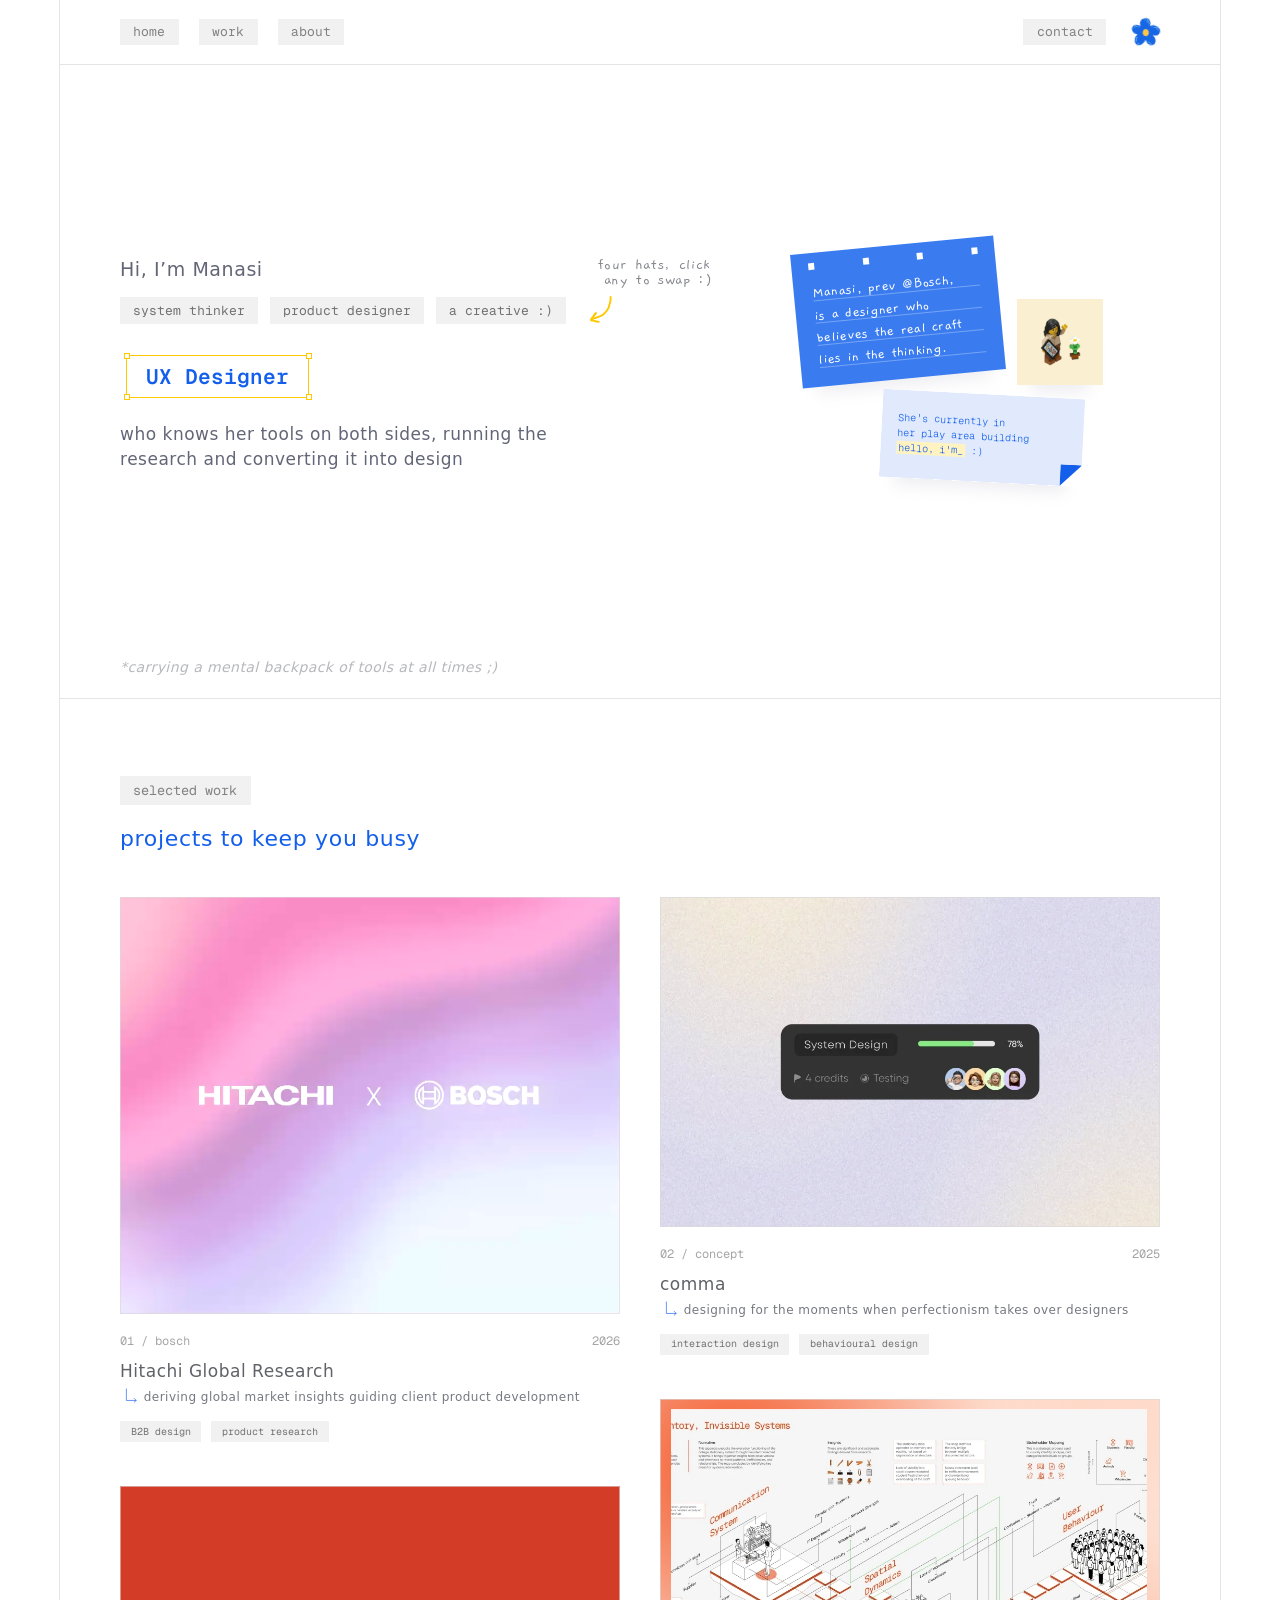
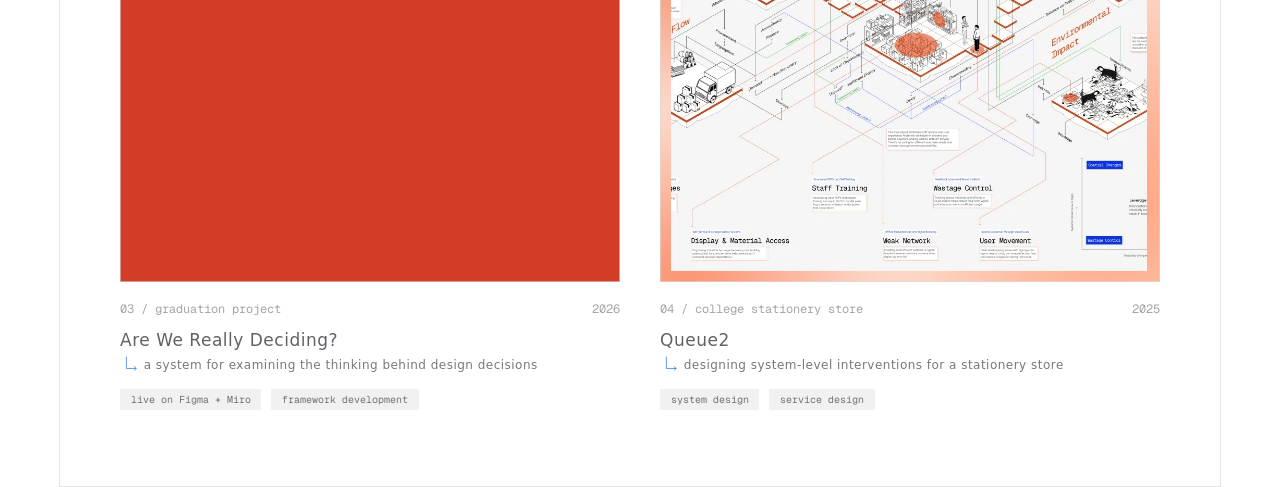
==== index.html @ 06c44986 "Drop the selection-box hover on project cards No coloured edge or corner handles on hover; the 'view" ====
<!doctype html>
<html lang="en">
<head>
  <meta charset="utf-8" />
  <meta name="viewport" content="width=device-width, initial-scale=1" />
  <title>Manasi's Portfolio</title>
  <meta name="description" content="Manasi is a UX designer who knows her tools on both sides, running the research and converting it into design." />

  <link rel="preconnect" href="https://fonts.googleapis.com" />
  <link rel="preconnect" href="https://fonts.gstatic.com" crossorigin />
  <link rel="stylesheet" href="https://fonts.googleapis.com/css2?family=Gaegu:wght@400;700&family=Geist+Mono:wght@400;500;600&family=Google+Sans+Flex:wght@400;500&family=Google+Sans:ital,wght@1,400&display=swap" />
  <link rel="stylesheet" href="css/styles.css" />
  <link rel="icon" href="assets/flower.png" />
</head>
<body>
  <div class="frame">

    <header class="nav">
      <nav class="nav__group" aria-label="Primary">
        <a class="chip chip--nav" href="#home" aria-current="page">home<svg class="chip__arrow" viewBox="0 0 9 9" aria-hidden="true"><path d="M9 .5V7a.5.5 0 0 1-1 0V1.707L.854 8.854a.5.5 0 0 1-.707-.708L7.293 1H2a.5.5 0 0 1 0-1h6.5a.5.5 0 0 1 .5.5Z" /></svg></a>
        <a class="chip chip--nav" href="#work">work<svg class="chip__arrow" viewBox="0 0 9 9" aria-hidden="true"><path d="M9 .5V7a.5.5 0 0 1-1 0V1.707L.854 8.854a.5.5 0 0 1-.707-.708L7.293 1H2a.5.5 0 0 1 0-1h6.5a.5.5 0 0 1 .5.5Z" /></svg></a>
        <a class="chip chip--nav" href="#about">about<svg class="chip__arrow" viewBox="0 0 9 9" aria-hidden="true"><path d="M9 .5V7a.5.5 0 0 1-1 0V1.707L.854 8.854a.5.5 0 0 1-.707-.708L7.293 1H2a.5.5 0 0 1 0-1h6.5a.5.5 0 0 1 .5.5Z" /></svg></a>
      </nav>
      <div class="nav__group">
        <a class="chip chip--nav" href="#contact">contact<svg class="chip__arrow" viewBox="0 0 9 9" aria-hidden="true"><path d="M9 .5V7a.5.5 0 0 1-1 0V1.707L.854 8.854a.5.5 0 0 1-.707-.708L7.293 1H2a.5.5 0 0 1 0-1h6.5a.5.5 0 0 1 .5.5Z" /></svg></a>
        <span class="logo" data-cursor-tag="coming soon!" title="coming soon!">
          <img src="assets/flower.png" alt="" width="29" height="29" draggable="false" />
        </span>
      </div>
    </header>

    <main>
      <section class="hero" id="home">

        <div class="hero__intro">
          <p class="hero__hi">Hi, I’m Manasi</p>

          <div class="hats">
            <ul class="hats__pills" aria-label="Other hats I wear. Pick one to swap it in.">
              <li><button class="chip chip--hat" type="button" data-slot="0"></button></li>
              <li><button class="chip chip--hat" type="button" data-slot="1"></button></li>
              <li><button class="chip chip--hat" type="button" data-slot="2"></button></li>
            </ul>

            <div class="annotation" aria-hidden="true">
              <p>four hats, click </p>
              <p>any to swap :)</p>
              <img class="annotation__arrow" src="assets/arrow.png" alt="" width="22" height="27" draggable="false" />
            </div>
          </div>

          <h1 class="title-box">
            <span class="visually-hidden">Manasi, </span>
            <span class="title-box__text" data-hat-title></span>
            <span class="title-box__handle title-box__handle--tl" aria-hidden="true"></span>
            <span class="title-box__handle title-box__handle--tr" aria-hidden="true"></span>
            <span class="title-box__handle title-box__handle--bl" aria-hidden="true"></span>
            <span class="title-box__handle title-box__handle--br" aria-hidden="true"></span>
          </h1>

          <p class="hero__desc" data-hat-desc aria-live="polite"></p>
        </div>

        <div class="stickies">
          <div class="sticky sticky--card" tabindex="0">
            <p class="sticky__text">Manasi, prev @Bosch,<br />is a designer who believes the real craft lies in the thinking.</p>
          </div>

          <div class="sticky sticky--photo" tabindex="0" role="img" aria-label="A lego version of me holding a tablet, next to a little potted flower. Drag to move.">
            <img src="assets/lego-me.png" alt="" draggable="false" />
          </div>

          <div class="sticky sticky--fold" tabindex="0">
            <p class="sticky__text">She's currently in<br />her play area building<br /><span class="nowrap"><em>hello, i'm_</em> :)</span></p>
          </div>
        </div>

        <p class="hero__note">*carrying a mental backpack of tools at all times ;)</p>
      </section>

      <section class="work" id="work">
        <p class="chip chip--label">selected work</p>
        <h2 class="work__heading">projects to keep you busy</h2>
        <div class="work__cols">
          <div class="work__col">
            <a class="project" href="https://manasivinze.com/hitachixbosch" style="--accent: #b81e78; --order: 1" data-cursor-tag="view project">
              <div class="project__media">
                <video class="project__video" src="assets/work-hitachi.mp4" poster="assets/work-hitachi-poster.webp" width="964" height="804" autoplay muted loop playsinline aria-hidden="true"></video>
              </div>
              <div class="project__body">
                <p class="project__meta"><span>01 / bosch</span><span>2026</span></p>
                <div class="project__text">
                  <h3 class="project__title">Hitachi Global Research</h3>
                  <p class="project__sub"><svg class="project__arrow" viewBox="-1 -1 11 14" aria-hidden="true"><use href="#sub-arrow" /></svg>deriving global market insights guiding client product development</p>
                </div>
                <ul class="project__tags">
                  <li>B2B design</li>
                  <li>product research</li>
                </ul>
              </div>
            </a>
            <a class="project" href="https://manasivinze.com/awrd" style="--accent: #d33c27; --order: 3" data-cursor-tag="view project">
              <div class="project__media">
                <div class="project__block" aria-hidden="true"></div>
              </div>
              <div class="project__body">
                <p class="project__meta"><span>03 / graduation project</span><span>2026</span></p>
                <div class="project__text">
                  <h3 class="project__title">Are We Really Deciding?</h3>
                  <p class="project__sub"><svg class="project__arrow" viewBox="-1 -1 11 14" aria-hidden="true"><use href="#sub-arrow" /></svg>a system for examining the thinking behind design decisions</p>
                </div>
                <ul class="project__tags">
                  <li>live on Figma + Miro</li>
                  <li>framework development</li>
                </ul>
              </div>
            </a>
          </div>
          <div class="work__col">
            <a class="project" href="https://manasivinze.com/comma" style="--accent: #5f40ca; --order: 2" data-cursor-tag="view project">
              <div class="project__media">
                <video class="project__video" src="assets/work-comma.mp4" poster="assets/work-comma-poster.webp" width="958" height="632" autoplay muted loop playsinline aria-hidden="true"></video>
              </div>
              <div class="project__body">
                <p class="project__meta"><span>02 / concept</span><span>2025</span></p>
                <div class="project__text">
                  <h3 class="project__title">comma</h3>
                  <p class="project__sub"><svg class="project__arrow" viewBox="-1 -1 11 14" aria-hidden="true"><use href="#sub-arrow" /></svg>designing for the moments when perfectionism takes over designers</p>
                </div>
                <ul class="project__tags">
                  <li>interaction design</li>
                  <li>behavioural design</li>
                </ul>
              </div>
            </a>
            <a class="project" href="https://manasivinze.com/queue2" style="--accent: #f24b18; --order: 4" data-cursor-tag="view project">
              <div class="project__media">
                <div class="project__drift" aria-hidden="true"></div>
                <img class="project__map" src="assets/work-queue2-map.webp" alt="" loading="lazy" width="913" height="887" />
              </div>
              <div class="project__body">
                <p class="project__meta"><span>04 / college stationery store</span><span>2025</span></p>
                <div class="project__text">
                  <h3 class="project__title">Queue2</h3>
                  <p class="project__sub"><svg class="project__arrow" viewBox="-1 -1 11 14" aria-hidden="true"><use href="#sub-arrow" /></svg>designing system-level interventions for a stationery store</p>
                </div>
                <ul class="project__tags">
                  <li>system design</li>
                  <li>service design</li>
                </ul>
              </div>
            </a>
          </div>
        </div>
      </section>
    </main>

  </div>

  <svg width="0" height="0" style="position: absolute" aria-hidden="true">
    <symbol id="sub-arrow" viewBox="-1 -1 11 14"><path d="M0 0V10.0277H8.35639M6.40656 11.6989L8.35639 10.0277L6.40656 8.07784" fill="none" stroke="#135FED" stroke-width=".557" /></symbol>
  </svg>

  <div class="cursor" aria-hidden="true">
    <img class="cursor__pointer" src="assets/cursor.png" alt="" />
    <img class="cursor__move" src="assets/cursor-move.png" alt="" />
    <span class="cursor__tag"></span>
  </div>

  <script src="js/main.js"></script>
</body>
</html>
---- css/styles.css ----
/* ==========================================================================
   Tokens — values taken from the live Framer site (manasivinze.com)
   ========================================================================== */
:root {
  --font-mono: "Geist Mono", ui-monospace, SFMono-Regular, Menlo, monospace;
  --font-sans: "Google Sans Flex", "Google Sans", system-ui, -apple-system, "Segoe UI", sans-serif;
  --font-note: "Google Sans", "Google Sans Flex", system-ui, sans-serif;
  --font-hand: "Gaegu", "Comic Sans MS", cursive;

  --bg: #ffffff;
  --line: #e5e5e5;
  --ink: #626677;          /* body copy */
  --ink-mono: #727272;     /* hat pills */
  --ink-nav: #828282;      /* nav chips */
  --ink-soft: #b7b8bd;     /* footnote */
  --ink-hand: #86888f;     /* annotations */
  --ink-sticky: #5e5e5e;
  --chip: #f1f1f1;
  --blue: #135fec;
  --select: #fec901;
  --sticky-yellow: #faf0d1;
  --sticky-pink: #fde6e6;
  --sticky-blue: #e1eafd;
  --card-blue: #3a7cf0;   /* the accent blue, a shade lighter */
  --sticky-shadow: 0 22px 15px -15.4px rgba(193, 192, 204, .28);
  --sticky-shadow-drag: 0 24.5px 13.7px -13.6px rgba(40, 30, 150, .35);

  --gutter: 59px;   /* white space outside the frame lines */
  --pad: 60px;      /* space inside the frame lines */
  --nav-h: 65px;   /* 64 + the hairline */

  /* springy settle, a hair of overshoot like Framer's default spring */
  --spring: cubic-bezier(.25, 1.2, .5, 1);
  --spring-time: .32s;
  --ease-out: cubic-bezier(.22, 1, .36, 1);
}

/* ==========================================================================
   Base
   ========================================================================== */
*,
*::before,
*::after { box-sizing: border-box; }

html { -webkit-text-size-adjust: 100%; }

body {
  margin: 0;
  background: var(--bg);
  color: var(--ink);
  font-family: var(--font-sans);
  -webkit-font-smoothing: antialiased;
  -moz-osx-font-smoothing: grayscale;
}

p, h1, ul { margin: 0; }
ul { padding: 0; list-style: none; }
a { color: inherit; text-decoration: none; }
button { font: inherit; color: inherit; border: 0; background: none; padding: 0; cursor: pointer; }
img { display: block; max-width: 100%; }

.visually-hidden {
  position: absolute !important;
  width: 1px; height: 1px;
  overflow: hidden; clip: rect(0 0 0 0);
  white-space: nowrap;
}

:focus-visible { outline: 2px solid var(--blue); outline-offset: 3px; }

/* ==========================================================================
   Frame — the hairlines running down both sides of the page
   ========================================================================== */
.frame {
  padding-top: var(--nav-h);
  margin-inline: var(--gutter);
  min-height: 100vh;
  border-inline: 1px solid var(--line);
}

/* ==========================================================================
   Chips (nav + hat pills share the grey block look)
   ========================================================================== */
.chip {
  display: inline-flex;
  align-items: center;
  background: var(--chip);
  font-family: var(--font-mono);
  font-size: 13px;
  line-height: 15.6px;
  white-space: nowrap;
}

.chip--nav {
  padding: 5.6px 13.4px;
  color: var(--ink-nav);
  transition: color .2s ease;
}

/* scrolling down fades the nav out (it drifts down a touch); scrolling up brings it back */
.nav.is-hidden {
  opacity: 0;
  transform: translateY(30px);
  pointer-events: none;
}

/* on hover the chip turns blue and grows a little ↗ */
.chip__arrow {
  width: 0;
  height: 9px;
  margin-left: 0;
  fill: var(--blue);
  opacity: 0;
  flex: none;
  transition: width var(--spring-time) var(--spring), margin var(--spring-time) var(--spring), opacity .2s ease;
}
.chip--nav:hover,
.chip--nav:focus-visible { color: var(--blue); font-weight: 500; }
.chip--nav:hover .chip__arrow,
.chip--nav:focus-visible .chip__arrow { width: 9px; margin-left: 10.2px; opacity: 1; }

/* ==========================================================================
   Nav
   ========================================================================== */
.nav {
  position: fixed;
  top: 0;
  left: calc(var(--gutter) + 1px);
  right: calc(var(--gutter) + 1px);
  z-index: 50;
  background: var(--bg);
  transition: opacity .3s var(--ease-out, ease), transform .3s var(--ease-out, ease);
  height: var(--nav-h);
  display: flex;
  align-items: center;
  justify-content: space-between;
  padding-inline: var(--pad);
  border-bottom: 1px solid var(--line);
}

.nav__group {
  display: flex;
  align-items: center;
  gap: 20px;
}
.nav__group:last-child { gap: 25px; }

.logo {
  display: block;
  width: 29px;
  height: 29px;
}
.logo img {
  width: 100%;
  height: 100%;
  transform: rotate(103deg);
  transition: transform .4s var(--spring);
}
.logo:hover img { transform: rotate(253deg); }

/* ==========================================================================
   Hero
   ========================================================================== */
.hero {
  position: relative;
  height: 634px;
  padding: 193px var(--pad) 0;
  border-bottom: 1px solid var(--line);
}

.hero__intro {
  position: relative;
  z-index: 2;
  width: 434px;
  max-width: 100%;
}

.hero__hi {
  font-size: 19px;
  line-height: 22.8px;
  letter-spacing: .03em;
}

/* ---- hats ---------------------------------------------------------------- */
.hats {
  position: relative;
  width: fit-content;
  margin-top: 16px;
}

.hats__pills {
  display: flex;
  gap: 12px;
}

.chip--hat {
  justify-content: center;
  padding: 6px 13px;
  color: var(--ink-mono);
  overflow: hidden;
  transition: color .2s ease, width var(--spring-time) var(--spring);
}
.chip--hat:hover,
.chip--hat:focus-visible { color: var(--blue); }

/* ---- hand-written annotation --------------------------------------------- */
/* hangs off the end of the pill row, so it follows when pill widths change */
.annotation {
  position: absolute;
  left: calc(100% + 24px);
  top: -39px;
  width: 136px;
  pointer-events: none;
  user-select: none;
  font-family: var(--font-hand);
  font-size: 16px;
  line-height: 15.4px;
  letter-spacing: .04em;
  color: var(--ink-hand);
  text-align: center;
}
.annotation p { white-space: pre-wrap; }

.annotation__arrow {
  width: 22px;
  height: 26.7px;
  margin-top: 7.5px;
}

/* ---- Figma-style selected text box ---------------------------------------- */
.title-box {
  position: relative;
  display: inline-block;
  margin: 31px 0 0 6px;
  padding: 7.5px 19.2px;
  border: 1px solid var(--select);
  font-family: var(--font-mono);
  font-size: 21px;
  line-height: 25.2px;
  font-weight: 600;
  color: var(--blue);
  white-space: nowrap;
  transition: width var(--spring-time) var(--spring);
}

.title-box__handle {
  position: absolute;
  width: 6px;
  height: 6px;
  background: #fff;
  border: 1px solid var(--select);
}
.title-box__handle--tl { top: -3.5px;    left: -3.5px; }
.title-box__handle--tr { top: -3.5px;    right: -3.5px; }
.title-box__handle--bl { bottom: -3.5px; left: -3.5px; }
.title-box__handle--br { bottom: -3.5px; right: -3.5px; }

/* ---- description ---------------------------------------------------------- */
.hero__desc {
  margin-top: 24.7px;
  font-size: 17px;
  line-height: 24.8px;
  letter-spacing: .03em;
}

/* ---- footnote ------------------------------------------------------------- */
.hero__note {
  position: absolute;
  left: var(--pad);
  bottom: 22px;
  font-family: var(--font-note);
  font-style: italic;
  font-size: 14px;
  line-height: 16.8px;
  letter-spacing: .03em;
  color: var(--ink-soft);
}

/* ==========================================================================
   Sticky notes — a small pinboard of four draggable notes.
   Everything inside is sized in --u (one "unit" = 1px at full size), so the
   whole board scales down as one piece on narrower screens.
   ========================================================================== */
.stickies {
  --s: 1;
  --u: calc(var(--s) * 1px);
  position: absolute;
  right: calc(var(--pad) + 80 * var(--u));
  top: calc(297px - 185 * var(--u));   /* centred on the intro copy */
  width: calc(500 * var(--u));
  height: calc(370 * var(--u));
}

.sticky {
  --rot: var(--rest);
  --scale: 1;
  --lift: 1.05;
  --lift-drag: 1.1;
  position: absolute;
  z-index: 3;
  display: grid;
  place-items: center;
  transform: perspective(1200px) rotate(var(--rot)) scale(var(--scale));
  box-shadow: var(--sticky-shadow);
  touch-action: none;
  user-select: none;
  -webkit-user-select: none;
  cursor: move;
  transition: transform var(--spring-time) var(--spring), box-shadow var(--spring-time) var(--spring);
}

.sticky:hover,
.sticky:focus-visible { --rot: var(--hover); --scale: var(--lift); }

.sticky.is-dragging {
  --rot: var(--drag);
  --scale: var(--lift-drag);
  box-shadow: var(--sticky-shadow-drag);
}

/* on load each note swings in from a big tilt, overshoots and springs back,
   like the stickies on the live site */
.sticky {
  animation: sticky-in 1s var(--in-delay, 1s) cubic-bezier(.3, .7, .4, 1) backwards;
}
.sticky--card  { --spin: 40deg;  --in-delay: .9s; }
.sticky--photo { --spin: -34deg; --in-delay: 1s; }
.sticky--fold  { --spin: 30deg;  --in-delay: 1.1s; }

@keyframes sticky-in {
  0%   { opacity: 0; transform: perspective(1200px) rotate(calc(var(--rest) + var(--spin))) translateY(24px) scale(1); }
  22%  { opacity: 1; }
  45%  { transform: perspective(1200px) rotate(calc(var(--rest) - var(--spin) * .3)) translateY(-4px) scale(1); }
  72%  { transform: perspective(1200px) rotate(calc(var(--rest) + var(--spin) * .08)) translateY(0) scale(1); }
  100% { opacity: 1; transform: perspective(1200px) rotate(var(--rest)) translateY(0) scale(1); }
}

/* once a note has been picked up and dropped, it settles down straight */
.sticky.was-dragged { --rest: 0deg; --hover: 0deg; }

/* ---- the big notebook card ------------------------------------------------ */
.sticky--card {
  --rest: -5.5deg;
  --hover: -3deg;
  --drag: -1deg;
  --lift: 1.03;
  --lift-drag: 1.06;
  --rule: calc(31 * var(--u));
  left: calc(75 * var(--u));
  top: calc(22 * var(--u));
  width: calc(284 * var(--u));
  height: calc(186 * var(--u));
  display: block;
  padding: calc(42 * var(--u)) calc(26 * var(--u)) 0;
  background: var(--card-blue);
}

/* punched holes along the top, white like the selection handles */
.sticky--card::before {
  content: "";
  position: absolute;
  top: calc(14 * var(--u));
  left: calc(24 * var(--u));
  right: calc(24 * var(--u));
  height: calc(9 * var(--u));
  background:
    linear-gradient(var(--bg), var(--bg)) left / calc(9 * var(--u)) 100% no-repeat,
    linear-gradient(var(--bg), var(--bg)) 33.333% / calc(9 * var(--u)) 100% no-repeat,
    linear-gradient(var(--bg), var(--bg)) 66.666% / calc(9 * var(--u)) 100% no-repeat,
    linear-gradient(var(--bg), var(--bg)) right / calc(9 * var(--u)) 100% no-repeat;
}

.sticky--card .sticky__text {
  font-family: var(--font-hand);
  font-size: calc(21 * var(--u));
  line-height: var(--rule);
  letter-spacing: .02em;
  color: #fff;
  /* ruled lines sit just under each line of writing */
  background: linear-gradient(
      to bottom,
      transparent calc(var(--rule) - 6.5 * var(--u)),
      rgba(255, 255, 255, .3) calc(var(--rule) - 6.5 * var(--u)) calc(var(--rule) - 5 * var(--u)),
      transparent calc(var(--rule) - 5 * var(--u))
    ) 0 0 / 100% var(--rule) repeat-y;
}

/* ---- the lego me: small, square and upright ------------------------------ */
.sticky--photo {
  --rest: 0deg;
  --hover: 4deg;
  --drag: 7deg;
  left: calc(381 * var(--u));
  top: calc(97 * var(--u));
  width: calc(120 * var(--u));
  height: calc(120 * var(--u));
  background: var(--sticky-yellow);
}
.sticky--photo img { width: calc(58 * var(--u)); height: auto; pointer-events: none; }

/* ---- light blue note, with a folded corner --------------------------------- */
.sticky--fold {
  --rest: 3deg;
  --hover: 6deg;
  --drag: 9deg;
  --fold: calc(30 * var(--u));
  left: calc(192 * var(--u));
  top: calc(230 * var(--u));
  width: calc(281 * var(--u));
  height: calc(122 * var(--u));
  padding: 0 calc(14 * var(--u)) calc(4 * var(--u)) calc(22 * var(--u));
  justify-items: start;
}

/* the paper, with its bottom-right corner cut away */
.sticky--fold::before {
  content: "";
  position: absolute;
  inset: 0;
  z-index: -1;
  background: var(--sticky-blue);
  clip-path: polygon(0 0, 100% 0, 100% calc(100% - var(--fold)), calc(100% - var(--fold)) 100%, 0 100%);
}

/* the corner folded over */
.sticky--fold::after {
  content: "";
  position: absolute;
  right: 0;
  bottom: 0;
  width: var(--fold);
  height: var(--fold);
  background: var(--blue);
  clip-path: polygon(0 0, 100% 0, 0 100%);
}

.sticky--fold .sticky__text {
  font-family: var(--font-mono);
  font-size: calc(14 * var(--u));
  font-weight: 300;
  line-height: 1.5;
  letter-spacing: 0;
  color: var(--blue);
}
.sticky--fold em { font-style: normal; background: #fff3c2; padding: 0 .15em; white-space: nowrap; }
.nowrap { white-space: nowrap; }

/* ==========================================================================
   Selected work
   ========================================================================== */
.work {
  position: relative;
  padding: 77px var(--pad) 76px;
  border-bottom: 1px solid var(--line);
}

.chip--label {
  padding: 6.4px 13.4px;
  font-size: 13.5px;
  line-height: 16.2px;
  color: var(--ink-nav);
}

.work__heading {
  margin: 20px 0 0;
  font-size: 22px;
  line-height: 27px;
  font-weight: 500;
  letter-spacing: .03em;
  color: var(--blue);
}

/* two staggered columns. Each thumbnail keeps its own shape; the AWRD block
   is sized so both columns end on the same line */
.work__cols {
  --col-gap: 40px;
  display: grid;
  grid-template-columns: repeat(2, minmax(0, 1fr));
  gap: var(--col-gap);
  align-items: start;
  margin-top: 45px;
}

.work__col {
  display: flex;
  flex-direction: column;
  gap: 44px;
}

/* ---- project card --------------------------------------------------------- */
.project {
  --accent: var(--blue);
  display: block;
}

.project__media {
  position: relative;
  aspect-ratio: var(--ratio);
  background: #f3f3f5;
}

/* each thumbnail's shape */
.project[href$="hitachixbosch"] { --ratio: 964 / 804; }
.project[href$="comma"]         { --ratio: 958 / 632; }
.project[href$="queue2"]        { --ratio: 959 / 927; }
/* comma + Queue2 heights minus Hitachi's, so the two columns line up */
.project[href$="awrd"]          { --ratio: 1 / calc(632 / 958 + 927 / 959 - 804 / 964); }

.project__video,
.project__block,
.project__map {
  display: block;
  width: 100%;
  height: 100%;
}
.project__video { object-fit: cover; }
.project__block { background: #d33c27; }

/* Queue2: the map sits on a slowly drifting orange gradient, which shows
   as a soft frame around it */
.project__media:has(.project__drift) { overflow: hidden; background: #fde4d8; }
.project__drift {
  position: absolute;
  inset: -40%;
  background:
    radial-gradient(closest-side at 30% 30%, rgba(242, 75, 24, .95), transparent),
    radial-gradient(closest-side at 72% 68%, rgba(255, 150, 110, .9), transparent),
    radial-gradient(closest-side at 70% 22%, rgba(255, 214, 196, .9), transparent),
    radial-gradient(closest-side at 25% 78%, rgba(250, 120, 80, .8), transparent);
  filter: blur(18px);
  animation: drift 14s ease-in-out infinite alternate;
}
@keyframes drift {
  0%   { transform: rotate(0deg) scale(1) translate(0, 0); }
  50%  { transform: rotate(160deg) scale(1.12) translate(3%, -2%); }
  100% { transform: rotate(320deg) scale(.95) translate(-2%, 3%); }
}
.project__map {
  position: absolute;
  top: 2.05%;
  left: 2.29%;
  width: calc(100% - 2.29% - 2.5%);
  height: calc(100% - 2.05% - 2.27%);
  object-fit: cover;
}

/* faint hairline edge on the thumbnail */
.project__media::after {
  content: "";
  position: absolute;
  inset: 0;
  border: 1px solid rgba(217, 217, 217, .6);
  pointer-events: none;
}

.project__body {
  display: flex;
  flex-direction: column;
  padding-top: 20px;
}

.project__meta {
  display: flex;
  justify-content: space-between;
  gap: 16px;
  font-family: var(--font-mono);
  font-size: 12px;
  line-height: 14.4px;
  color: #a5a5a5;
}

.project__text {
  display: flex;
  flex-direction: column;
  gap: 2px;
  margin-top: 12px;
}

.project__title {
  margin: 0;
  font-size: 17px;
  line-height: 23.9px;
  font-weight: 400;
  letter-spacing: .03em;
  color: #616269;
}

.project__sub {
  display: flex;
  align-items: flex-start;
  gap: 7.15px;
  padding: 0 3.58px;
  font-size: 12px;
  line-height: 23.9px;
  letter-spacing: .04em;
  color: #767881;
}

.project__arrow {
  flex: none;
  width: 13px;
  height: 17px;
}

.project__tags {
  display: flex;
  flex-wrap: wrap;
  gap: 10px;
  margin-top: 11px;
}

.project__tags li {
  padding: 4.45px 10.68px;
  background: var(--chip);
  font-family: var(--font-mono);
  font-size: 10px;
  line-height: 12px;
  color: var(--ink-mono);
}

@media (prefers-reduced-motion: reduce) {
  .project__drift { animation: none; }
}

/* ==========================================================================
   Custom cursor — the Figma-style pointer from the live site
   ========================================================================== */
.cursor { display: none; }

@media (hover: hover) and (pointer: fine) {
  html.has-cursor,
  html.has-cursor * { cursor: none !important; }

  .cursor {
    display: block;
    position: fixed;
    left: 0;
    top: 0;
    z-index: 1000;
    width: 20px;
    height: 23px;
    pointer-events: none;
    opacity: 0;
    transition: opacity .15s ease;
  }
  .cursor.is-visible { opacity: 1; }

  .cursor__pointer {
    width: 20px;
    height: 23px;
    object-fit: contain;
  }

  .cursor__move {
    position: absolute;
    left: -5px;
    top: 3px;
    width: 30px;
    height: 17px;
    max-width: none;
    display: none;
  }
  .cursor.is-move .cursor__pointer { display: none; }
  .cursor.is-move .cursor__move { display: block; }

  .cursor__tag {
    position: absolute;
    left: 16px;
    top: 20px;
    padding: 4.33px 10.4px;
    background: var(--blue);
    color: #fff;
    font-family: var(--font-mono);
    font-size: 11px;
    line-height: 13.2px;
    white-space: nowrap;
    display: none;
  }
  .cursor.has-tag .cursor__tag { display: block; }
}

/* ==========================================================================
   Responsive
   ========================================================================== */
@media (max-width: 1399px) {
  .stickies { --s: .82; }
}

@media (max-width: 1299px) {
  .stickies { --s: .72; }
}

/* below desktop the board drops under the copy and stays fully draggable */
@media (max-width: 1199px) {
  :root { --gutter: 39px; --pad: 40px; --nav-h: 59px; }
  .chip--nav { font-size: 11px; line-height: 13.2px; padding: 5px 12px; }
  .hero { height: auto; padding-top: 96px; padding-bottom: 80px; }
  .stickies { --s: .9; position: relative; right: auto; top: auto; margin: 56px 0 0 auto; }
}

@media (max-width: 899px) {
  .work__cols { grid-template-columns: 1fr; gap: 40px; }
  .work__col { display: contents; }
  .project { order: var(--order); }
  .hero { padding-top: 72px; }
  .annotation { position: static; width: auto; display: flex; flex-wrap: wrap; align-items: center; gap: 0 6px; margin-top: 12px; text-align: left; }
  .annotation p { white-space: normal; }
  .annotation__arrow { order: -1; margin: 0 4px 0 0; transform: rotate(150deg); width: 18px; height: 22px; }
  .stickies { margin: 48px auto 0; }
}

@media (max-width: 640px) {
  :root { --gutter: 16px; --pad: 18px; --nav-h: 57px; }
  .nav__group { gap: 8px; }
  .nav__group:last-child { gap: 12px; }
  .chip--nav { padding: 5px 9px; }
  .chip--nav:hover .chip__arrow { width: 0; margin: 0; }
  .logo { width: 24px; height: 24px; }

  .hero { padding-top: 56px; padding-bottom: 64px; }
  .hero__hi { font-size: 16px; line-height: 19.2px; }
  .hats__pills { flex-wrap: wrap; gap: 8px; }
  .chip--hat { font-size: 12px; padding: 6px 10px; }
  .title-box { font-size: 18px; line-height: 22px; margin-top: 24px; }
  .hero__desc { font-size: 14px; line-height: 20.4px; margin-top: 18px; }
  .hero__note { font-size: 12px; line-height: 15px; bottom: 18px; right: var(--pad); }

  .stickies { --s: .64; margin-top: 40px; }
  .work { padding-top: 56px; padding-bottom: 56px; }
  .work__heading { font-size: 19px; line-height: 24px; }
  .project__sub { line-height: 18px; padding-top: 3px; }
  .sticky--fold .sticky__text { font-size: 10.5px; }
}

@media (prefers-reduced-motion: reduce) {
  *, *::before, *::after { animation-duration: .01ms !important; transition-duration: .01ms !important; }
}
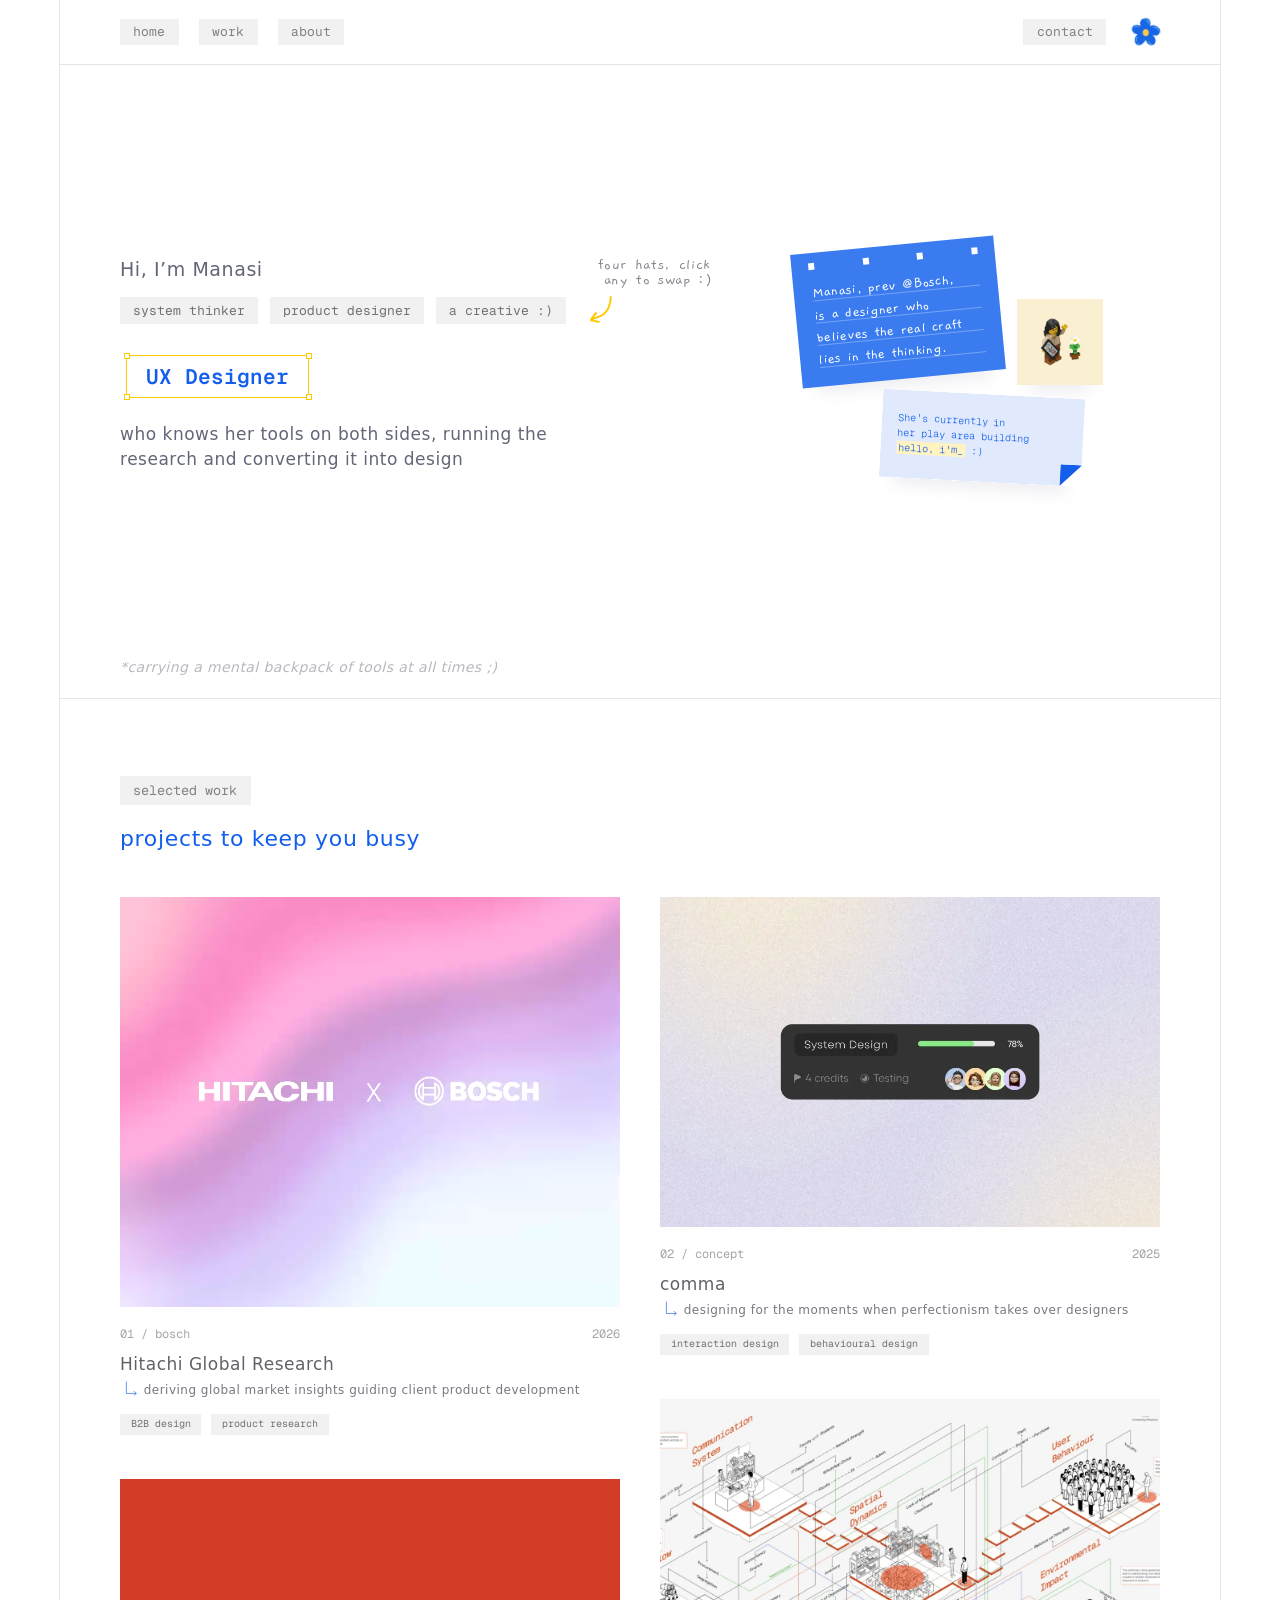
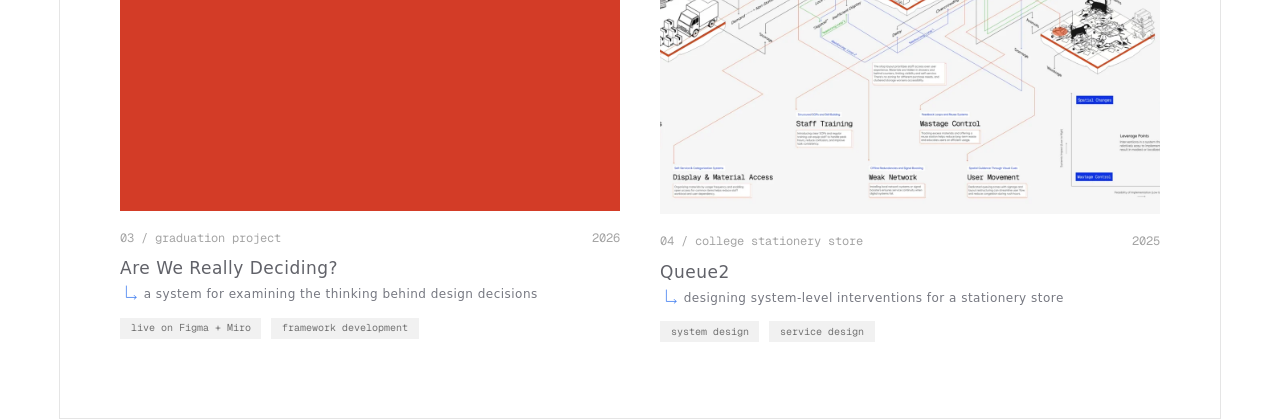
==== commit 6fb6bda2: "Project thumbnails at the new sizes; new Queue2 image, no borders - Hitachi 482x395, comma unchanged" ====
--- a/index.html
+++ b/index.html
@@ -135,8 +135,7 @@
             </a>
             <a class="project" href="https://manasivinze.com/queue2" style="--accent: #f24b18; --order: 4" data-cursor-tag="view project">
               <div class="project__media">
-                <div class="project__drift" aria-hidden="true"></div>
-                <img class="project__map" src="assets/work-queue2-map.webp" alt="" loading="lazy" width="913" height="887" />
+                <img class="project__image" src="assets/work-queue2.webp" alt="" loading="lazy" width="1700" height="1034" />
               </div>
               <div class="project__body">
                 <p class="project__meta"><span>04 / college stationery store</span><span>2025</span></p>
--- a/css/styles.css
+++ b/css/styles.css
@@ -496,62 +496,26 @@
 .project__media {
   position: relative;
   aspect-ratio: var(--ratio);
+  overflow: hidden;
   background: #f3f3f5;
 }
 
 /* each thumbnail's shape */
-.project[href$="hitachixbosch"] { --ratio: 964 / 804; }
+.project[href$="hitachixbosch"] { --ratio: 482 / 395; }
 .project[href$="comma"]         { --ratio: 958 / 632; }
-.project[href$="queue2"]        { --ratio: 959 / 927; }
-/* comma + Queue2 heights minus Hitachi's, so the two columns line up */
-.project[href$="awrd"]          { --ratio: 1 / calc(632 / 958 + 927 / 959 - 804 / 964); }
+.project[href$="awrd"]          { --ratio: 482 / 320; }
+.project[href$="queue2"]        { --ratio: 479 / 398; }
 
 .project__video,
 .project__block,
-.project__map {
+.project__image {
   display: block;
   width: 100%;
   height: 100%;
 }
-.project__video { object-fit: cover; }
+.project__video,
+.project__image { object-fit: cover; object-position: center; }
 .project__block { background: #d33c27; }
-
-/* Queue2: the map sits on a slowly drifting orange gradient, which shows
-   as a soft frame around it */
-.project__media:has(.project__drift) { overflow: hidden; background: #fde4d8; }
-.project__drift {
-  position: absolute;
-  inset: -40%;
-  background:
-    radial-gradient(closest-side at 30% 30%, rgba(242, 75, 24, .95), transparent),
-    radial-gradient(closest-side at 72% 68%, rgba(255, 150, 110, .9), transparent),
-    radial-gradient(closest-side at 70% 22%, rgba(255, 214, 196, .9), transparent),
-    radial-gradient(closest-side at 25% 78%, rgba(250, 120, 80, .8), transparent);
-  filter: blur(18px);
-  animation: drift 14s ease-in-out infinite alternate;
-}
-@keyframes drift {
-  0%   { transform: rotate(0deg) scale(1) translate(0, 0); }
-  50%  { transform: rotate(160deg) scale(1.12) translate(3%, -2%); }
-  100% { transform: rotate(320deg) scale(.95) translate(-2%, 3%); }
-}
-.project__map {
-  position: absolute;
-  top: 2.05%;
-  left: 2.29%;
-  width: calc(100% - 2.29% - 2.5%);
-  height: calc(100% - 2.05% - 2.27%);
-  object-fit: cover;
-}
-
-/* faint hairline edge on the thumbnail */
-.project__media::after {
-  content: "";
-  position: absolute;
-  inset: 0;
-  border: 1px solid rgba(217, 217, 217, .6);
-  pointer-events: none;
-}
 
 .project__body {
   display: flex;
@@ -616,10 +580,6 @@
   font-size: 10px;
   line-height: 12px;
   color: var(--ink-mono);
-}
-
-@media (prefers-reduced-motion: reduce) {
-  .project__drift { animation: none; }
 }
 
 /* ==========================================================================
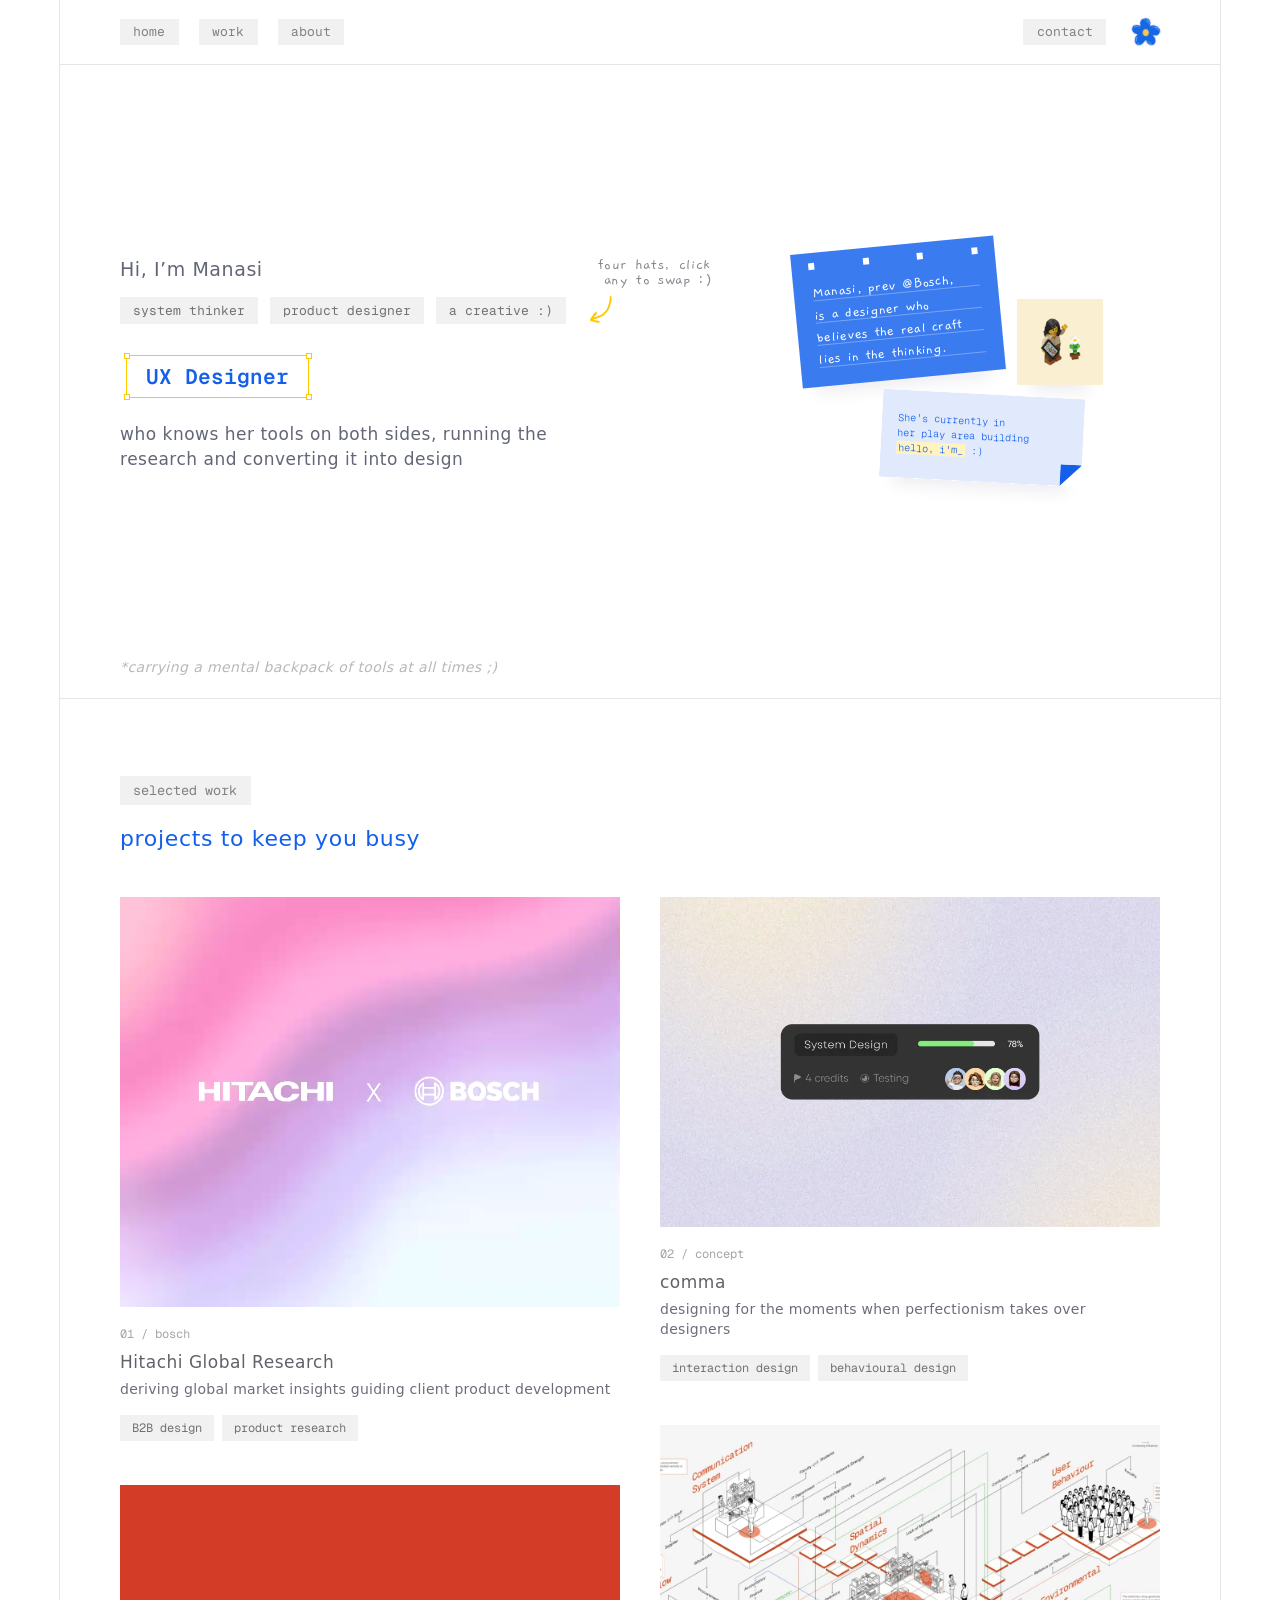
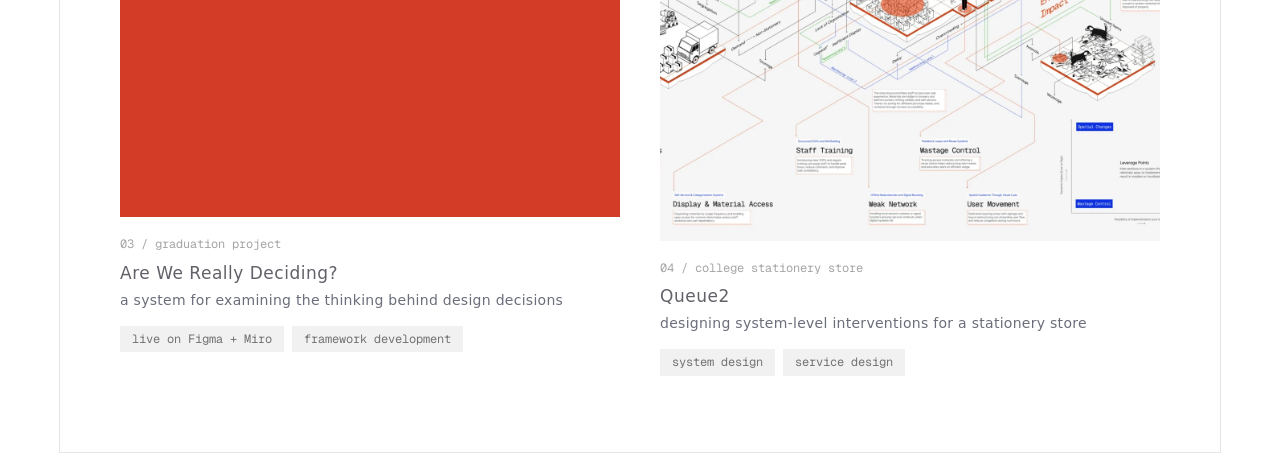
==== commit 3604d8f4: "Tidy project card text: no arrows or years, larger one-liners and tags - one-liners 14px (from 12px)" ====
--- a/index.html
+++ b/index.html
@@ -88,10 +88,10 @@
                 <video class="project__video" src="assets/work-hitachi.mp4" poster="assets/work-hitachi-poster.webp" width="964" height="804" autoplay muted loop playsinline aria-hidden="true"></video>
               </div>
               <div class="project__body">
-                <p class="project__meta"><span>01 / bosch</span><span>2026</span></p>
+                <p class="project__meta">01 / bosch</p>
                 <div class="project__text">
                   <h3 class="project__title">Hitachi Global Research</h3>
-                  <p class="project__sub"><svg class="project__arrow" viewBox="-1 -1 11 14" aria-hidden="true"><use href="#sub-arrow" /></svg>deriving global market insights guiding client product development</p>
+                  <p class="project__sub">deriving global market insights guiding client product development</p>
                 </div>
                 <ul class="project__tags">
                   <li>B2B design</li>
@@ -104,10 +104,10 @@
                 <div class="project__block" aria-hidden="true"></div>
               </div>
               <div class="project__body">
-                <p class="project__meta"><span>03 / graduation project</span><span>2026</span></p>
+                <p class="project__meta">03 / graduation project</p>
                 <div class="project__text">
                   <h3 class="project__title">Are We Really Deciding?</h3>
-                  <p class="project__sub"><svg class="project__arrow" viewBox="-1 -1 11 14" aria-hidden="true"><use href="#sub-arrow" /></svg>a system for examining the thinking behind design decisions</p>
+                  <p class="project__sub">a system for examining the thinking behind design decisions</p>
                 </div>
                 <ul class="project__tags">
                   <li>live on Figma + Miro</li>
@@ -122,10 +122,10 @@
                 <video class="project__video" src="assets/work-comma.mp4" poster="assets/work-comma-poster.webp" width="958" height="632" autoplay muted loop playsinline aria-hidden="true"></video>
               </div>
               <div class="project__body">
-                <p class="project__meta"><span>02 / concept</span><span>2025</span></p>
+                <p class="project__meta">02 / concept</p>
                 <div class="project__text">
                   <h3 class="project__title">comma</h3>
-                  <p class="project__sub"><svg class="project__arrow" viewBox="-1 -1 11 14" aria-hidden="true"><use href="#sub-arrow" /></svg>designing for the moments when perfectionism takes over designers</p>
+                  <p class="project__sub">designing for the moments when perfectionism takes over designers</p>
                 </div>
                 <ul class="project__tags">
                   <li>interaction design</li>
@@ -138,10 +138,10 @@
                 <img class="project__image" src="assets/work-queue2.webp" alt="" loading="lazy" width="1700" height="1034" />
               </div>
               <div class="project__body">
-                <p class="project__meta"><span>04 / college stationery store</span><span>2025</span></p>
+                <p class="project__meta">04 / college stationery store</p>
                 <div class="project__text">
                   <h3 class="project__title">Queue2</h3>
-                  <p class="project__sub"><svg class="project__arrow" viewBox="-1 -1 11 14" aria-hidden="true"><use href="#sub-arrow" /></svg>designing system-level interventions for a stationery store</p>
+                  <p class="project__sub">designing system-level interventions for a stationery store</p>
                 </div>
                 <ul class="project__tags">
                   <li>system design</li>
@@ -156,10 +156,6 @@
 
   </div>
 
-  <svg width="0" height="0" style="position: absolute" aria-hidden="true">
-    <symbol id="sub-arrow" viewBox="-1 -1 11 14"><path d="M0 0V10.0277H8.35639M6.40656 11.6989L8.35639 10.0277L6.40656 8.07784" fill="none" stroke="#135FED" stroke-width=".557" /></symbol>
-  </svg>
-
   <div class="cursor" aria-hidden="true">
     <img class="cursor__pointer" src="assets/cursor.png" alt="" />
     <img class="cursor__move" src="assets/cursor-move.png" alt="" />
--- a/css/styles.css
+++ b/css/styles.css
@@ -524,9 +524,6 @@
 }
 
 .project__meta {
-  display: flex;
-  justify-content: space-between;
-  gap: 16px;
   font-family: var(--font-mono);
   font-size: 12px;
   line-height: 14.4px;
@@ -536,8 +533,8 @@
 .project__text {
   display: flex;
   flex-direction: column;
-  gap: 2px;
-  margin-top: 12px;
+  gap: 4px;
+  margin-top: 10px;
 }
 
 .project__title {
@@ -550,35 +547,25 @@
 }
 
 .project__sub {
-  display: flex;
-  align-items: flex-start;
-  gap: 7.15px;
-  padding: 0 3.58px;
-  font-size: 12px;
-  line-height: 23.9px;
-  letter-spacing: .04em;
-  color: #767881;
-}
-
-.project__arrow {
-  flex: none;
-  width: 13px;
-  height: 17px;
+  font-size: 14px;
+  line-height: 20px;
+  letter-spacing: .02em;
+  color: #6b6e7a;
 }
 
 .project__tags {
   display: flex;
   flex-wrap: wrap;
-  gap: 10px;
-  margin-top: 11px;
+  gap: 8px;
+  margin-top: 16px;
 }
 
 .project__tags li {
-  padding: 4.45px 10.68px;
+  padding: 6px 12px;
   background: var(--chip);
   font-family: var(--font-mono);
-  font-size: 10px;
-  line-height: 12px;
+  font-size: 12px;
+  line-height: 14.4px;
   color: var(--ink-mono);
 }
 
@@ -688,7 +675,8 @@
   .stickies { --s: .64; margin-top: 40px; }
   .work { padding-top: 56px; padding-bottom: 56px; }
   .work__heading { font-size: 19px; line-height: 24px; }
-  .project__sub { line-height: 18px; padding-top: 3px; }
+  .project__sub { font-size: 13px; line-height: 19px; }
+  .project__tags li { font-size: 11px; padding: 5px 10px; }
   .sticky--fold .sticky__text { font-size: 10.5px; }
 }
 
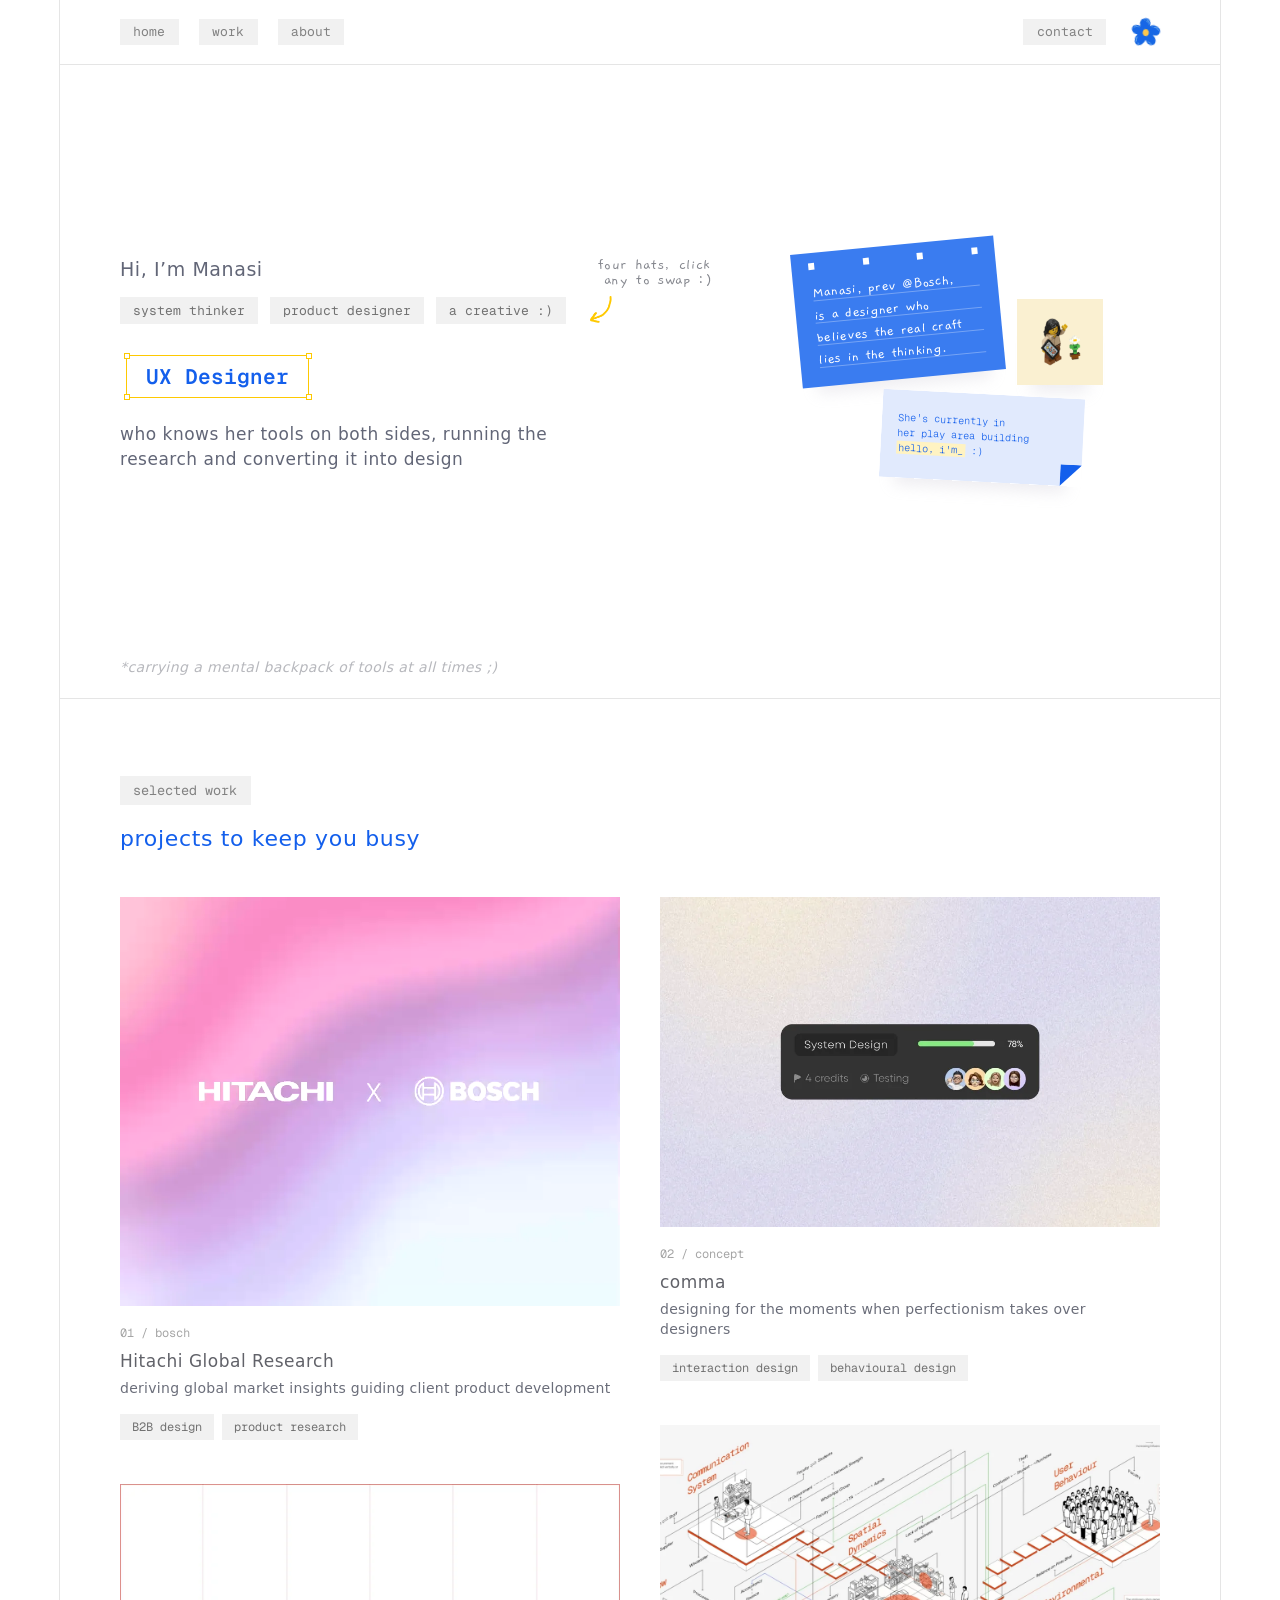
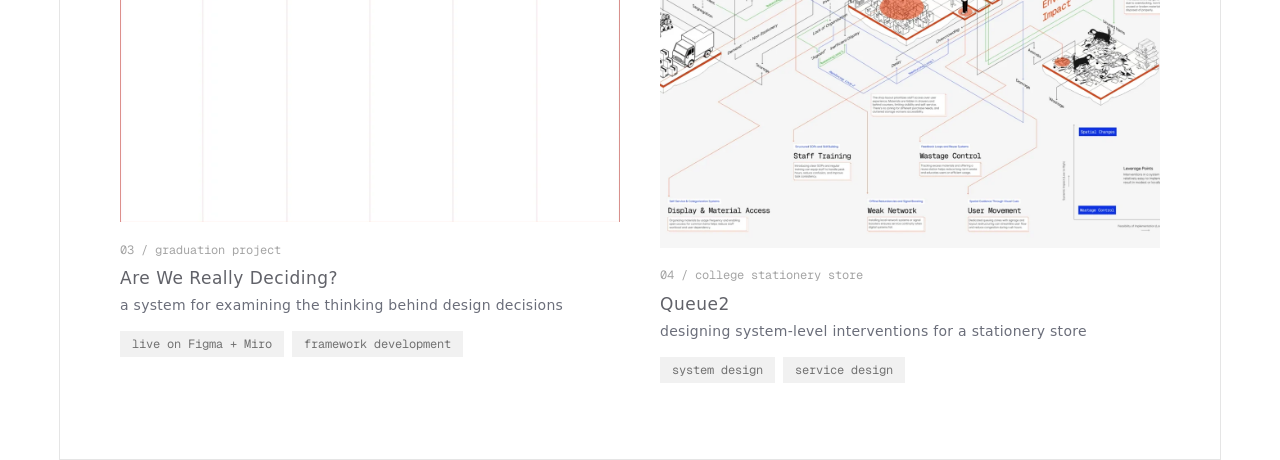
==== commit ec6e45bd: "Add the Are We Really Deciding? video; final thumbnail sizes - AWRD thumbnail is now its looping vid" ====
--- a/index.html
+++ b/index.html
@@ -101,7 +101,7 @@
             </a>
             <a class="project" href="https://manasivinze.com/awrd" style="--accent: #d33c27; --order: 3" data-cursor-tag="view project">
               <div class="project__media">
-                <div class="project__block" aria-hidden="true"></div>
+                <video class="project__video" src="assets/work-awrd.mp4" poster="assets/work-awrd-poster.webp" width="964" height="652" autoplay muted loop playsinline aria-hidden="true"></video>
               </div>
               <div class="project__body">
                 <p class="project__meta">03 / graduation project</p>
--- a/css/styles.css
+++ b/css/styles.css
@@ -501,13 +501,12 @@
 }
 
 /* each thumbnail's shape */
-.project[href$="hitachixbosch"] { --ratio: 482 / 395; }
-.project[href$="comma"]         { --ratio: 958 / 632; }
-.project[href$="awrd"]          { --ratio: 482 / 320; }
-.project[href$="queue2"]        { --ratio: 479 / 398; }
+.project[href$="hitachixbosch"] { --ratio: 482 / 394; }
+.project[href$="comma"]         { --ratio: 479 / 316; }
+.project[href$="awrd"]          { --ratio: 482 / 326; }
+.project[href$="queue2"]        { --ratio: 479 / 405; }
 
 .project__video,
-.project__block,
 .project__image {
   display: block;
   width: 100%;
@@ -515,7 +514,6 @@
 }
 .project__video,
 .project__image { object-fit: cover; object-position: center; }
-.project__block { background: #d33c27; }
 
 .project__body {
   display: flex;
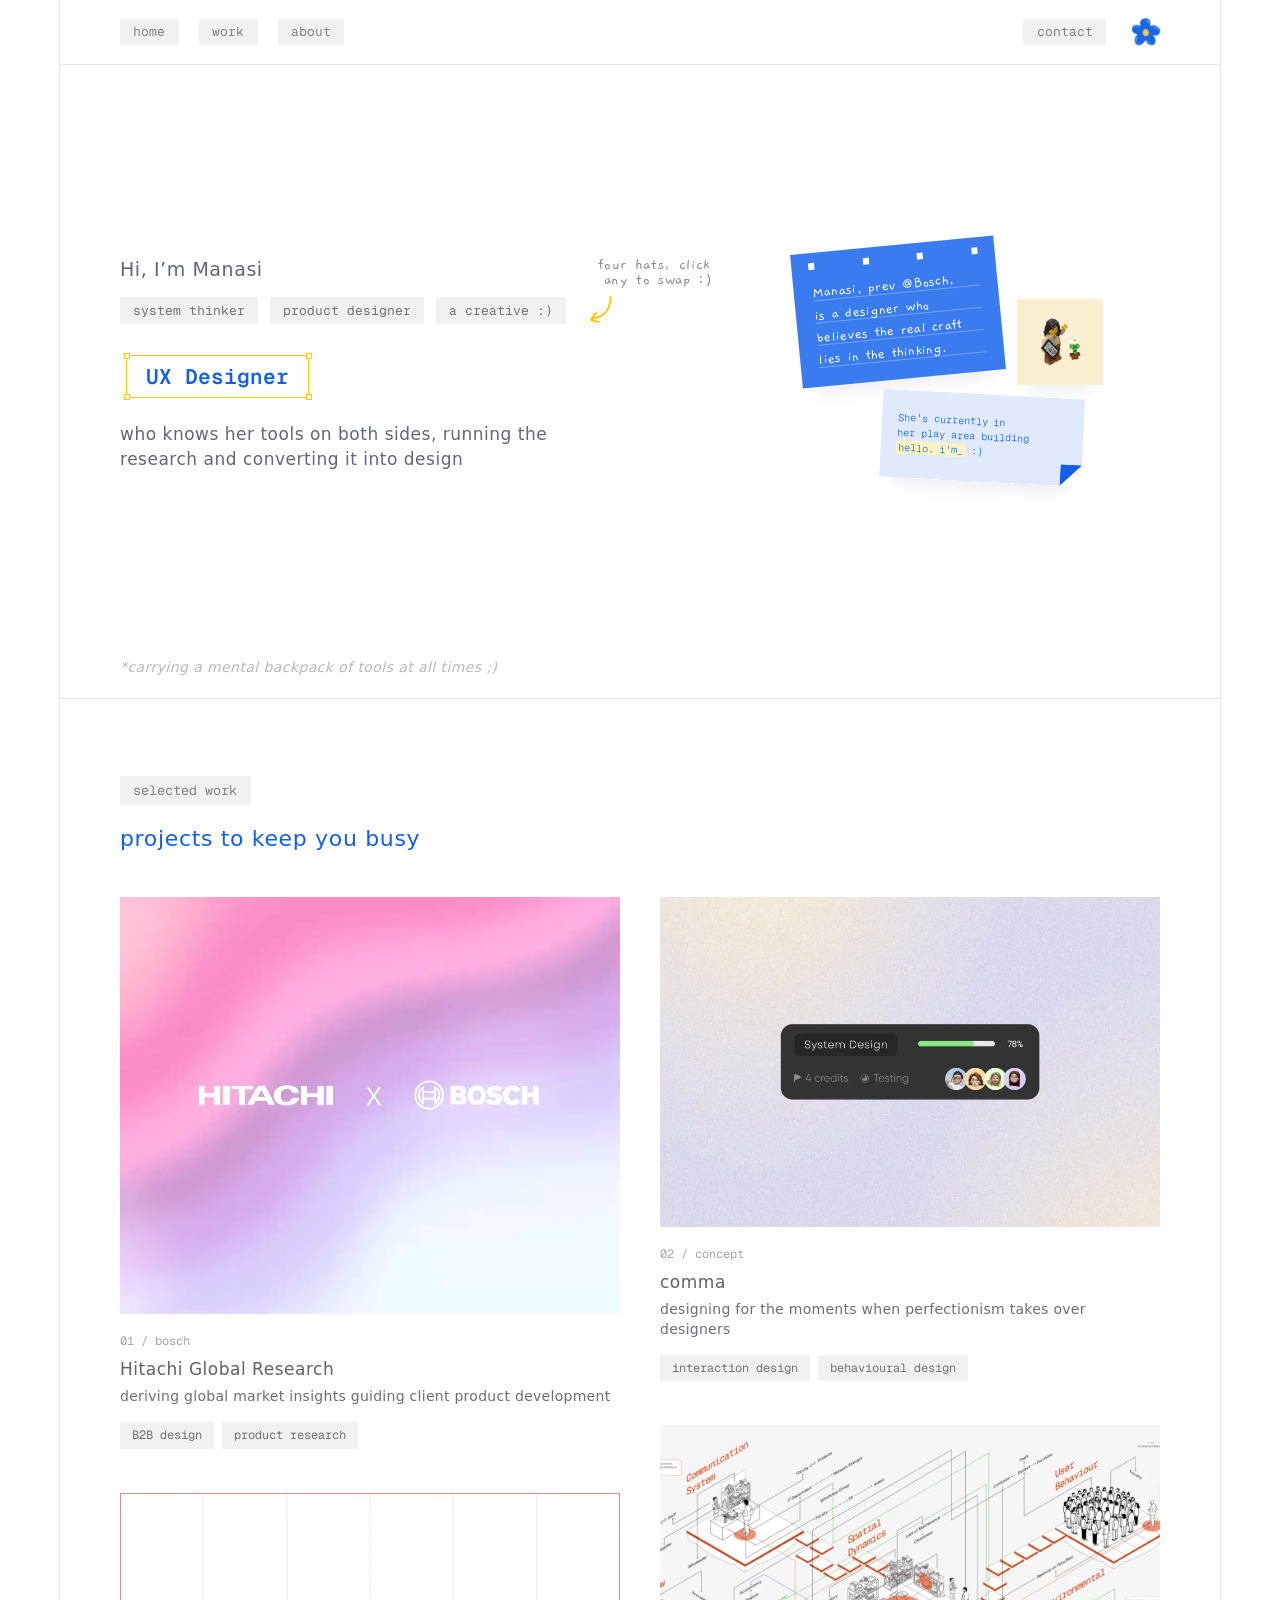
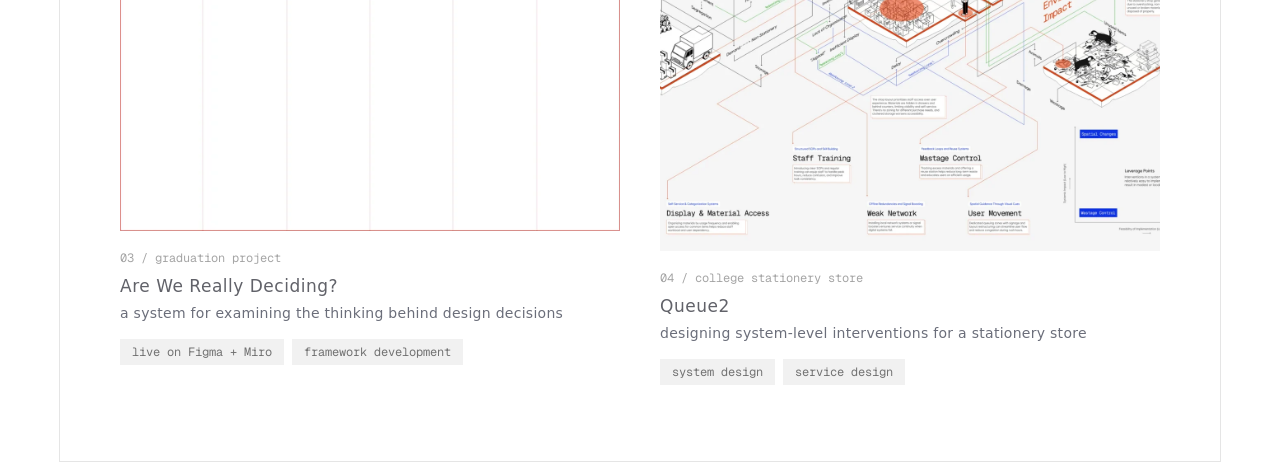
==== commit f9fb9cdc: "Fit project videos exactly; version the CSS and JS so updates show - Hitachi, comma and AWRD boxes t" ====
--- a/index.html
+++ b/index.html
@@ -9,7 +9,7 @@
   <link rel="preconnect" href="https://fonts.googleapis.com" />
   <link rel="preconnect" href="https://fonts.gstatic.com" crossorigin />
   <link rel="stylesheet" href="https://fonts.googleapis.com/css2?family=Gaegu:wght@400;700&family=Geist+Mono:wght@400;500;600&family=Google+Sans+Flex:wght@400;500&family=Google+Sans:ital,wght@1,400&display=swap" />
-  <link rel="stylesheet" href="css/styles.css" />
+  <link rel="stylesheet" href="css/styles.css?v=20261026b" />
   <link rel="icon" href="assets/flower.png" />
 </head>
 <body>
@@ -162,6 +162,6 @@
     <span class="cursor__tag"></span>
   </div>
 
-  <script src="js/main.js"></script>
+  <script src="js/main.js?v=20261026b"></script>
 </body>
 </html>
--- a/css/styles.css
+++ b/css/styles.css
@@ -500,11 +500,13 @@
   background: #f3f3f5;
 }
 
-/* each thumbnail's shape */
-.project[href$="hitachixbosch"] { --ratio: 482 / 394; }
-.project[href$="comma"]         { --ratio: 479 / 316; }
-.project[href$="awrd"]          { --ratio: 482 / 326; }
-.project[href$="queue2"]        { --ratio: 479 / 405; }
+/* each video's box takes the video's own shape, so nothing gets cropped.
+   Queue2 is a still image; its box absorbs the difference so both
+   columns end on the same line */
+.project[href$="hitachixbosch"] { --ratio: 964 / 804; }
+.project[href$="comma"]         { --ratio: 958 / 632; }
+.project[href$="awrd"]          { --ratio: 964 / 652; }
+.project[href$="queue2"]        { --ratio: 1 / calc(804 / 964 + 652 / 964 - 632 / 958); }
 
 .project__video,
 .project__image {
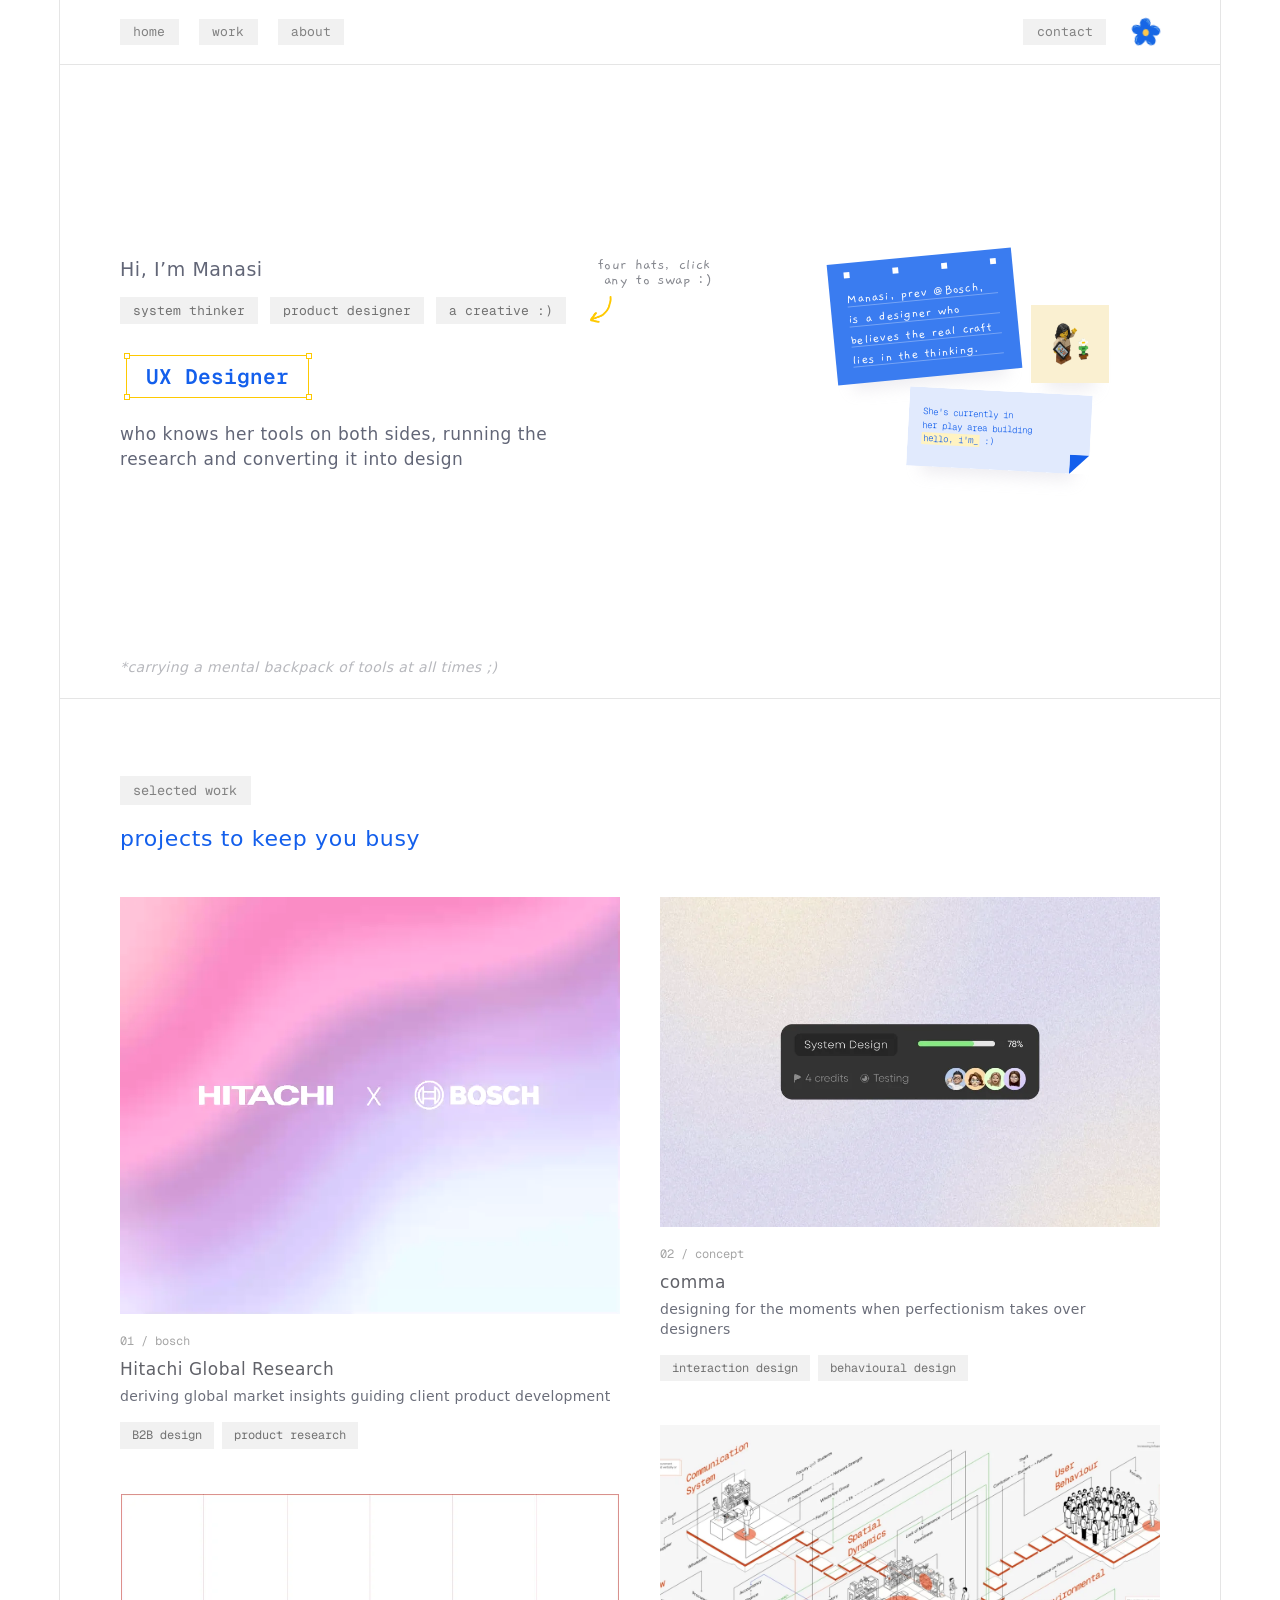
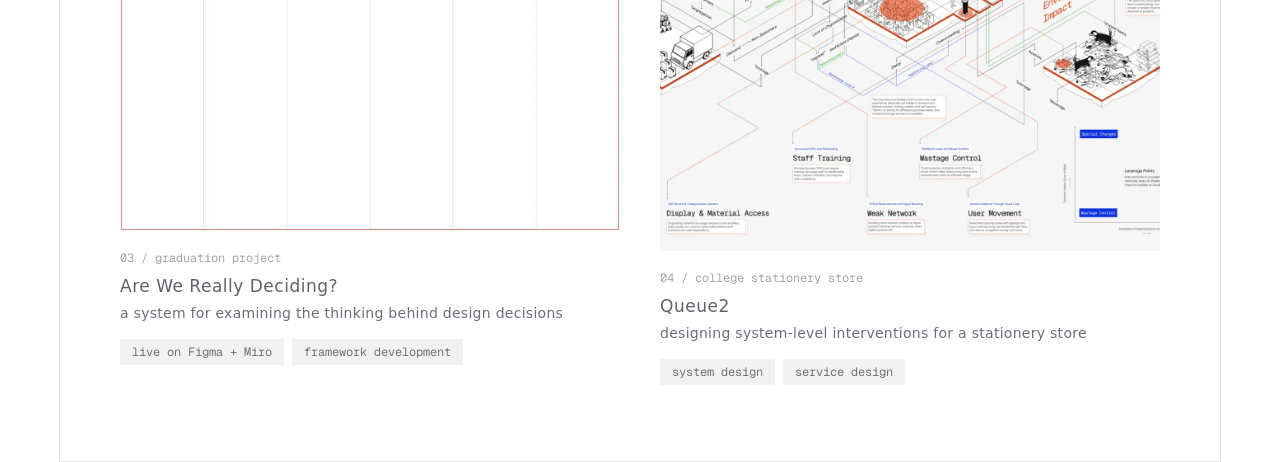
==== commit c135f381: "Keep the AWRD video fully inside its 482x326 box; smaller sticky board - videos are fitted inside th" ====
--- a/index.html
+++ b/index.html
@@ -9,7 +9,7 @@
   <link rel="preconnect" href="https://fonts.googleapis.com" />
   <link rel="preconnect" href="https://fonts.gstatic.com" crossorigin />
   <link rel="stylesheet" href="https://fonts.googleapis.com/css2?family=Gaegu:wght@400;700&family=Geist+Mono:wght@400;500;600&family=Google+Sans+Flex:wght@400;500&family=Google+Sans:ital,wght@1,400&display=swap" />
-  <link rel="stylesheet" href="css/styles.css?v=20261026b" />
+  <link rel="stylesheet" href="css/styles.css?v=20261026c" />
   <link rel="icon" href="assets/flower.png" />
 </head>
 <body>
@@ -162,6 +162,6 @@
     <span class="cursor__tag"></span>
   </div>
 
-  <script src="js/main.js?v=20261026b"></script>
+  <script src="js/main.js?v=20261026c"></script>
 </body>
 </html>
--- a/css/styles.css
+++ b/css/styles.css
@@ -282,7 +282,7 @@
    whole board scales down as one piece on narrower screens.
    ========================================================================== */
 .stickies {
-  --s: 1;
+  --s: .9;
   --u: calc(var(--s) * 1px);
   position: absolute;
   right: calc(var(--pad) + 80 * var(--u));
@@ -496,7 +496,6 @@
 .project__media {
   position: relative;
   aspect-ratio: var(--ratio);
-  overflow: hidden;
   background: #f3f3f5;
 }
 
@@ -505,7 +504,7 @@
    columns end on the same line */
 .project[href$="hitachixbosch"] { --ratio: 964 / 804; }
 .project[href$="comma"]         { --ratio: 958 / 632; }
-.project[href$="awrd"]          { --ratio: 964 / 652; }
+.project[href$="awrd"]          { --ratio: 482 / 326; }
 .project[href$="queue2"]        { --ratio: 1 / calc(804 / 964 + 652 / 964 - 632 / 958); }
 
 .project__video,
@@ -514,8 +513,14 @@
   width: 100%;
   height: 100%;
 }
-.project__video,
+.project__video { object-fit: contain; object-position: center; }
+/* the still image fills its box; only it gets trimmed at the sides */
 .project__image { object-fit: cover; object-position: center; }
+.project[href$="queue2"] .project__media { overflow: hidden; }
+
+/* the AWRD video has a hairline frame drawn right at its edge: sit it a
+   hair inside the box, on white, so no rounding can ever shave that edge */
+.project[href$="awrd"] .project__media { padding: 1px; background: #fff; }
 
 .project__body {
   display: flex;
@@ -630,11 +635,11 @@
    Responsive
    ========================================================================== */
 @media (max-width: 1399px) {
-  .stickies { --s: .82; }
+  .stickies { --s: .74; }
 }
 
 @media (max-width: 1299px) {
-  .stickies { --s: .72; }
+  .stickies { --s: .65; }
 }
 
 /* below desktop the board drops under the copy and stays fully draggable */
@@ -642,7 +647,7 @@
   :root { --gutter: 39px; --pad: 40px; --nav-h: 59px; }
   .chip--nav { font-size: 11px; line-height: 13.2px; padding: 5px 12px; }
   .hero { height: auto; padding-top: 96px; padding-bottom: 80px; }
-  .stickies { --s: .9; position: relative; right: auto; top: auto; margin: 56px 0 0 auto; }
+  .stickies { --s: .81; position: relative; right: auto; top: auto; margin: 56px 0 0 auto; }
 }
 
 @media (max-width: 899px) {
@@ -672,7 +677,7 @@
   .hero__desc { font-size: 14px; line-height: 20.4px; margin-top: 18px; }
   .hero__note { font-size: 12px; line-height: 15px; bottom: 18px; right: var(--pad); }
 
-  .stickies { --s: .64; margin-top: 40px; }
+  .stickies { --s: .58; margin-top: 40px; }
   .work { padding-top: 56px; padding-bottom: 56px; }
   .work__heading { font-size: 19px; line-height: 24px; }
   .project__sub { font-size: 13px; line-height: 19px; }
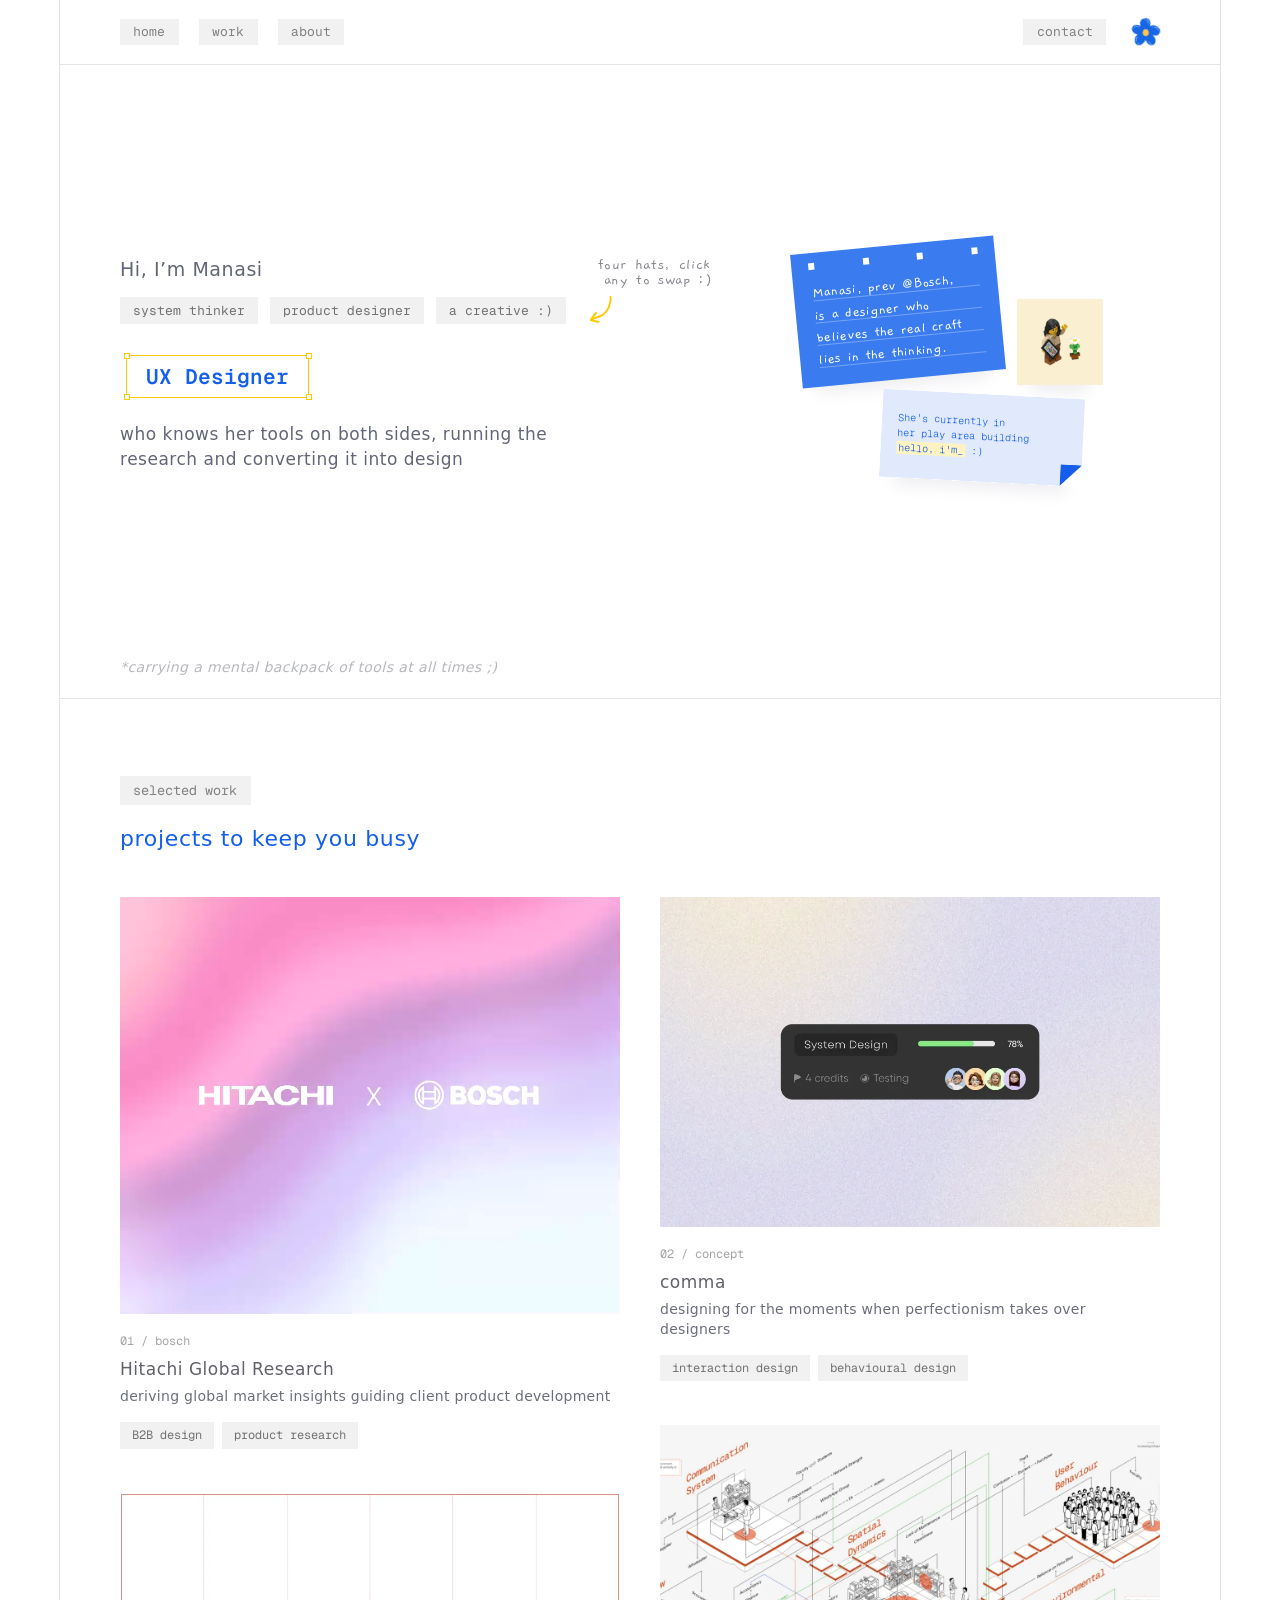
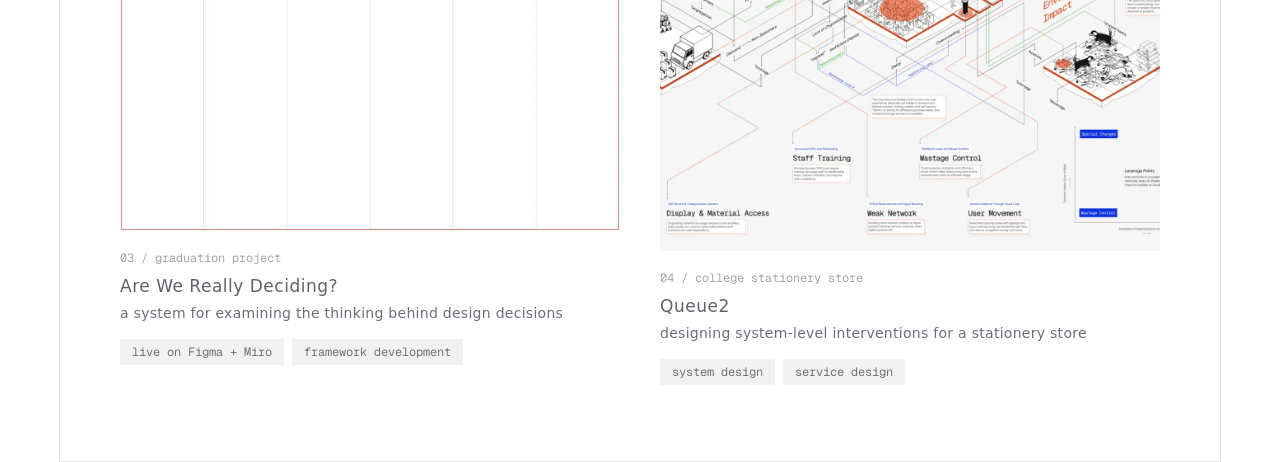
==== commit 6ca901f7: "Restore the sticky board to its previous size Co-Authored-By: Claude Opus 5.5 <noreply@anthropic.com" ====
--- a/index.html
+++ b/index.html
@@ -9,7 +9,7 @@
   <link rel="preconnect" href="https://fonts.googleapis.com" />
   <link rel="preconnect" href="https://fonts.gstatic.com" crossorigin />
   <link rel="stylesheet" href="https://fonts.googleapis.com/css2?family=Gaegu:wght@400;700&family=Geist+Mono:wght@400;500;600&family=Google+Sans+Flex:wght@400;500&family=Google+Sans:ital,wght@1,400&display=swap" />
-  <link rel="stylesheet" href="css/styles.css?v=20261026c" />
+  <link rel="stylesheet" href="css/styles.css?v=20261026d" />
   <link rel="icon" href="assets/flower.png" />
 </head>
 <body>
@@ -162,6 +162,6 @@
     <span class="cursor__tag"></span>
   </div>
 
-  <script src="js/main.js?v=20261026c"></script>
+  <script src="js/main.js?v=20261026d"></script>
 </body>
 </html>
--- a/css/styles.css
+++ b/css/styles.css
@@ -282,7 +282,7 @@
    whole board scales down as one piece on narrower screens.
    ========================================================================== */
 .stickies {
-  --s: .9;
+  --s: 1;
   --u: calc(var(--s) * 1px);
   position: absolute;
   right: calc(var(--pad) + 80 * var(--u));
@@ -635,11 +635,11 @@
    Responsive
    ========================================================================== */
 @media (max-width: 1399px) {
-  .stickies { --s: .74; }
+  .stickies { --s: .82; }
 }
 
 @media (max-width: 1299px) {
-  .stickies { --s: .65; }
+  .stickies { --s: .72; }
 }
 
 /* below desktop the board drops under the copy and stays fully draggable */
@@ -647,7 +647,7 @@
   :root { --gutter: 39px; --pad: 40px; --nav-h: 59px; }
   .chip--nav { font-size: 11px; line-height: 13.2px; padding: 5px 12px; }
   .hero { height: auto; padding-top: 96px; padding-bottom: 80px; }
-  .stickies { --s: .81; position: relative; right: auto; top: auto; margin: 56px 0 0 auto; }
+  .stickies { --s: .9; position: relative; right: auto; top: auto; margin: 56px 0 0 auto; }
 }
 
 @media (max-width: 899px) {
@@ -677,7 +677,7 @@
   .hero__desc { font-size: 14px; line-height: 20.4px; margin-top: 18px; }
   .hero__note { font-size: 12px; line-height: 15px; bottom: 18px; right: var(--pad); }
 
-  .stickies { --s: .58; margin-top: 40px; }
+  .stickies { --s: .64; margin-top: 40px; }
   .work { padding-top: 56px; padding-bottom: 56px; }
   .work__heading { font-size: 19px; line-height: 24px; }
   .project__sub { font-size: 13px; line-height: 19px; }
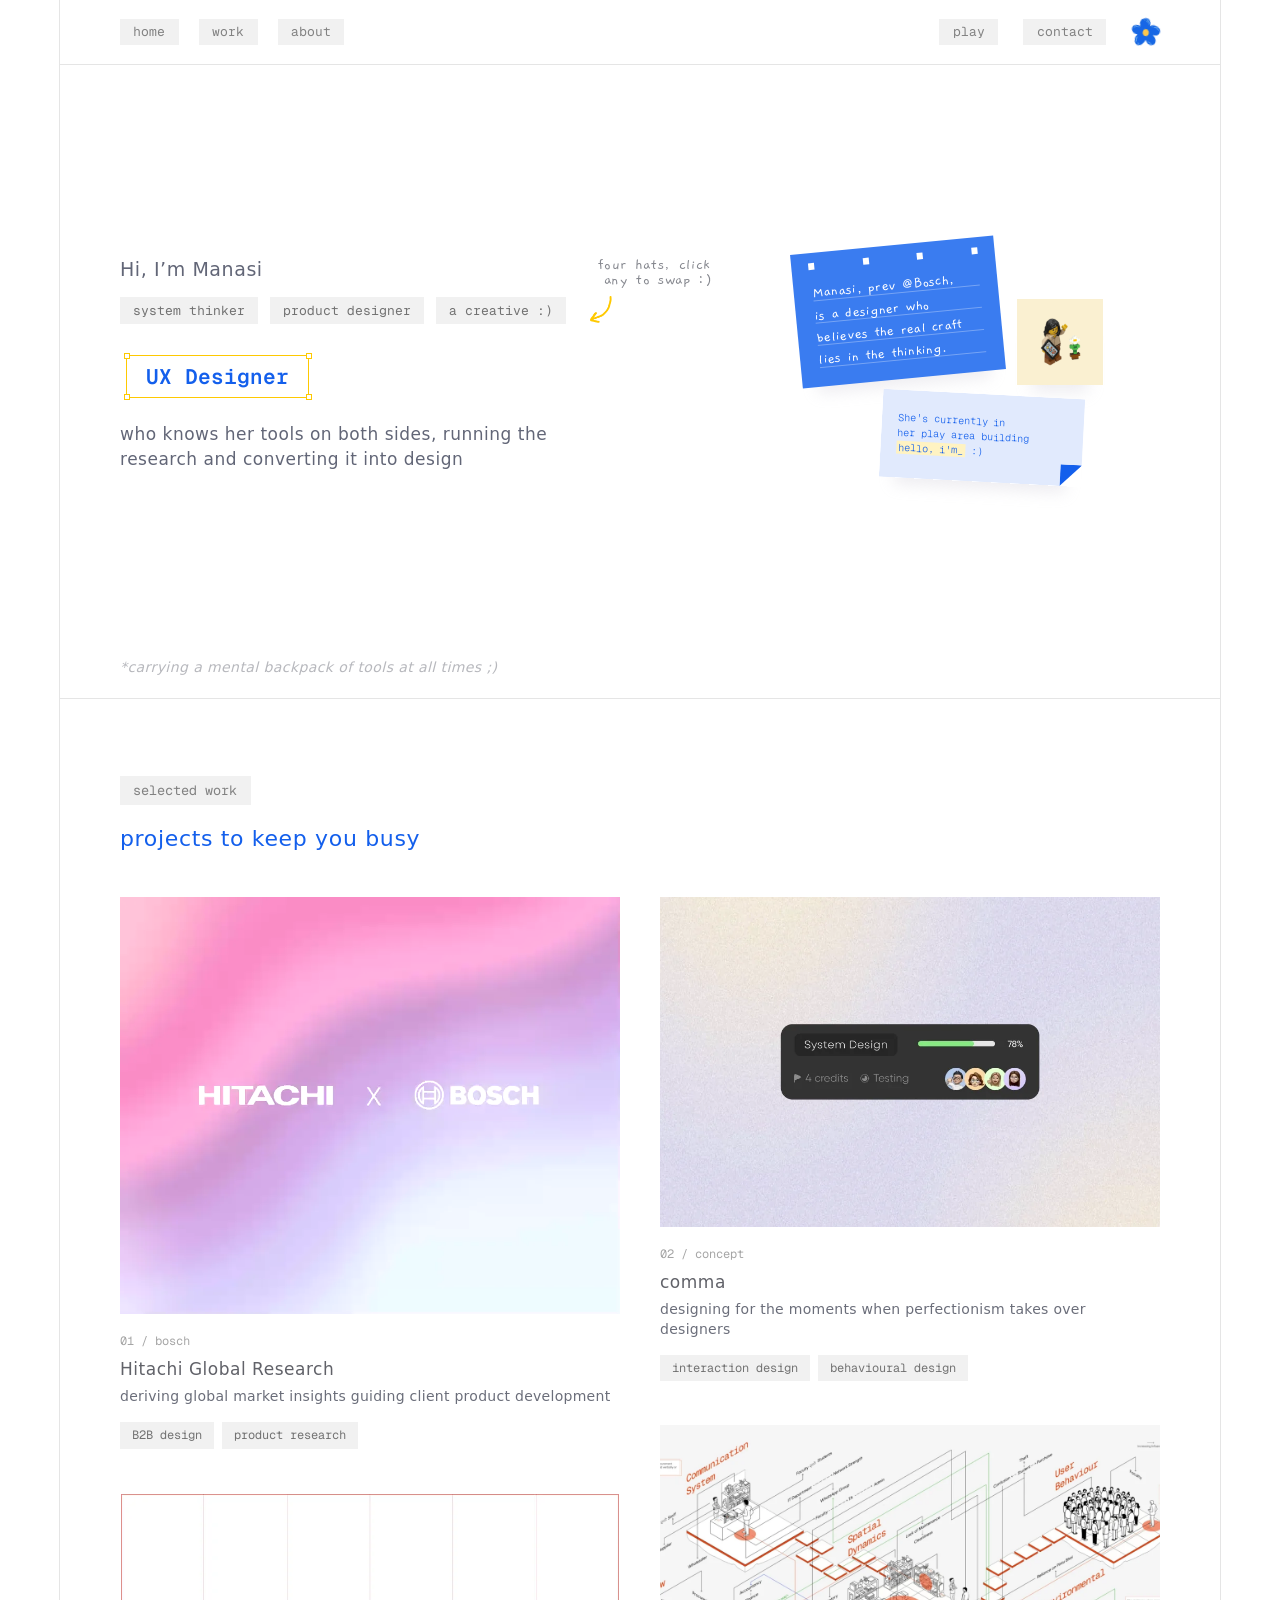
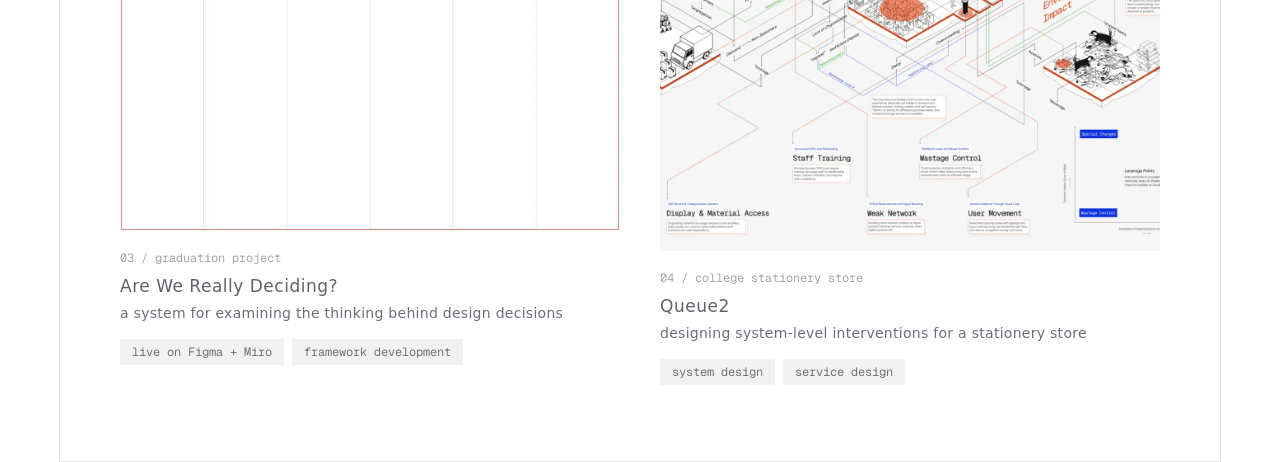
==== commit 4c81ddd7: "Add a play page: toy heading, name tag on a lanyard, calm video shelf - heading 'I build tools, anim" ====
--- a/index.html
+++ b/index.html
@@ -9,7 +9,7 @@
   <link rel="preconnect" href="https://fonts.googleapis.com" />
   <link rel="preconnect" href="https://fonts.gstatic.com" crossorigin />
   <link rel="stylesheet" href="https://fonts.googleapis.com/css2?family=Gaegu:wght@400;700&family=Geist+Mono:wght@400;500;600&family=Google+Sans+Flex:wght@400;500&family=Google+Sans:ital,wght@1,400&display=swap" />
-  <link rel="stylesheet" href="css/styles.css?v=20261026d" />
+  <link rel="stylesheet" href="css/styles.css?v=20261029a" />
   <link rel="icon" href="assets/flower.png" />
 </head>
 <body>
@@ -22,6 +22,7 @@
         <a class="chip chip--nav" href="#about">about<svg class="chip__arrow" viewBox="0 0 9 9" aria-hidden="true"><path d="M9 .5V7a.5.5 0 0 1-1 0V1.707L.854 8.854a.5.5 0 0 1-.707-.708L7.293 1H2a.5.5 0 0 1 0-1h6.5a.5.5 0 0 1 .5.5Z" /></svg></a>
       </nav>
       <div class="nav__group">
+        <a class="chip chip--nav" href="play.html">play<svg class="chip__arrow" viewBox="0 0 9 9" aria-hidden="true"><path d="M9 .5V7a.5.5 0 0 1-1 0V1.707L.854 8.854a.5.5 0 0 1-.707-.708L7.293 1H2a.5.5 0 0 1 0-1h6.5a.5.5 0 0 1 .5.5Z" /></svg></a>
         <a class="chip chip--nav" href="#contact">contact<svg class="chip__arrow" viewBox="0 0 9 9" aria-hidden="true"><path d="M9 .5V7a.5.5 0 0 1-1 0V1.707L.854 8.854a.5.5 0 0 1-.707-.708L7.293 1H2a.5.5 0 0 1 0-1h6.5a.5.5 0 0 1 .5.5Z" /></svg></a>
         <span class="logo" data-cursor-tag="coming soon!" title="coming soon!">
           <img src="assets/flower.png" alt="" width="29" height="29" draggable="false" />
@@ -162,6 +163,6 @@
     <span class="cursor__tag"></span>
   </div>
 
-  <script src="js/main.js?v=20261026d"></script>
+  <script src="js/main.js?v=20261029a"></script>
 </body>
 </html>
